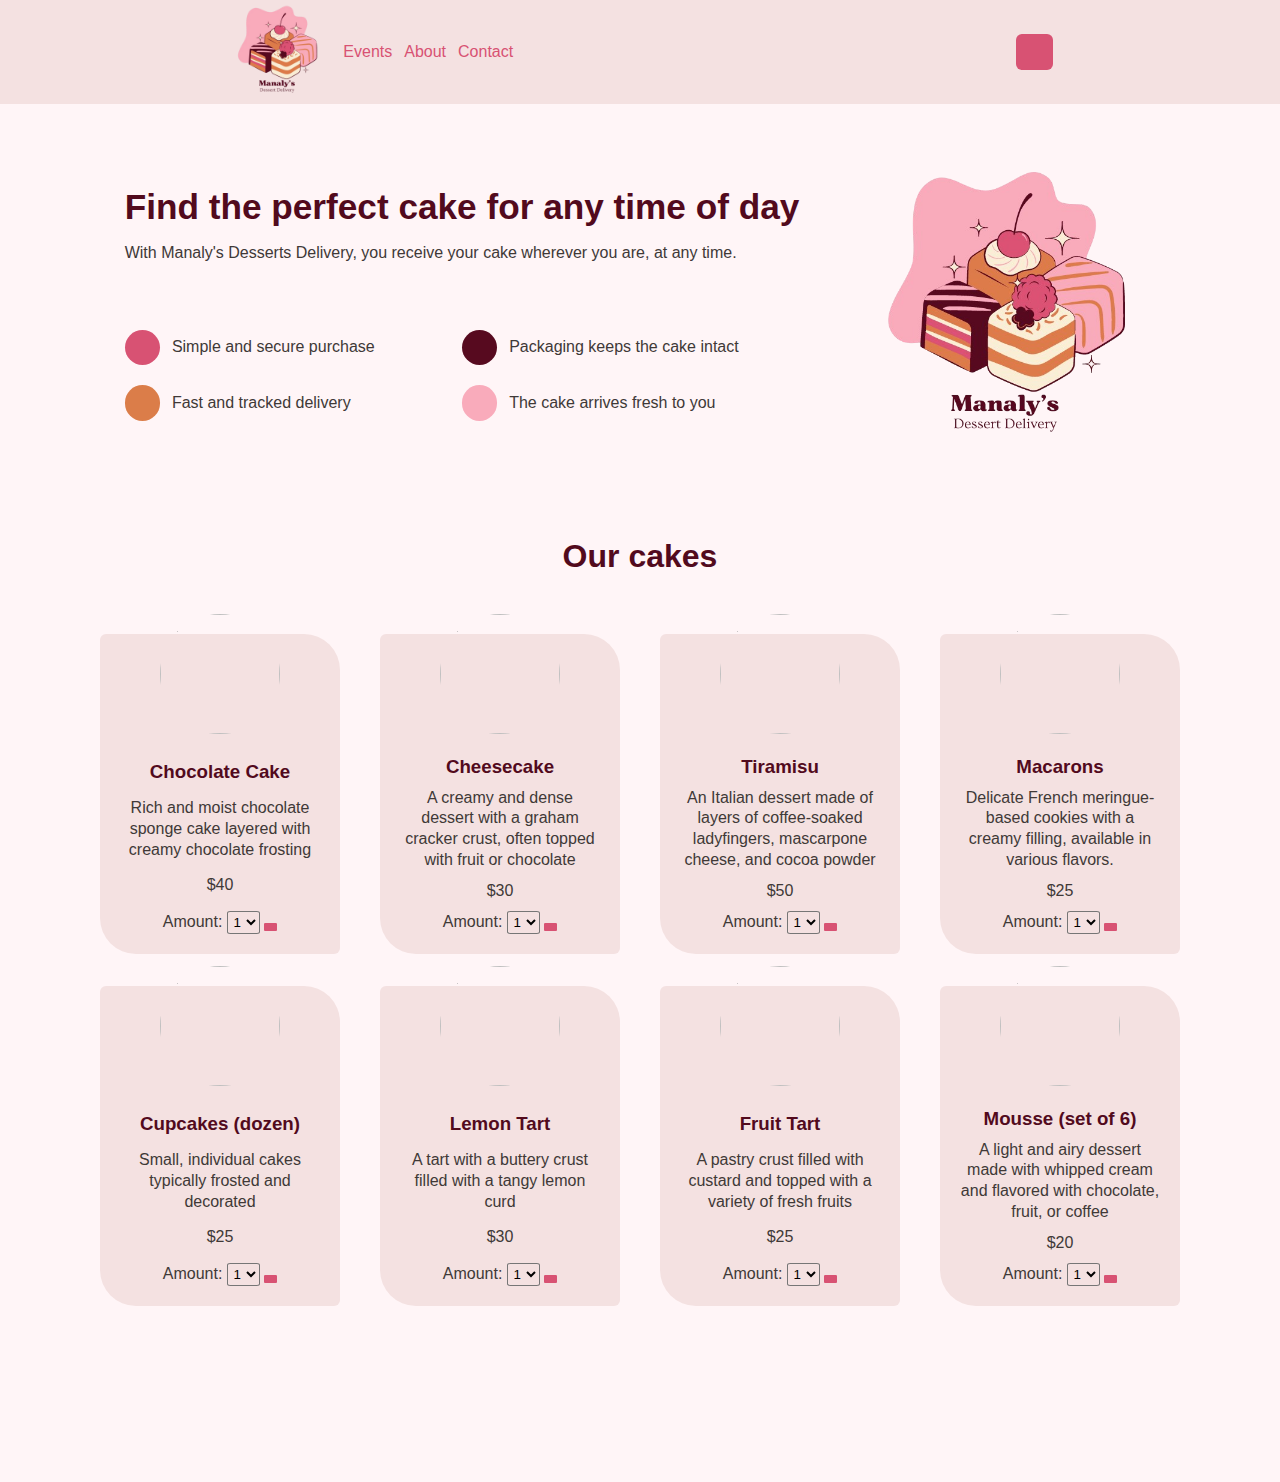
==== index.html @ 569563cb "events and about page" ====
<!DOCTYPE html>
<html lang="en">
  <head>
    <meta charset="UTF-8" />
    <meta name="viewport" content="width=device-width, initial-scale=1.0" />
    <link rel="stylesheet" href="css/default.css" />
    <link rel="stylesheet" href="css/home.css" />
    <link rel="stylesheet" href="css/common.css" />
    <link rel="stylesheet" href="css/header.css" />
    <script src="script/cart.js" defer></script>
    <script
      src="https://kit.fontawesome.com/7e4dac37c7.js"
      crossorigin="anonymous"
    ></script>
    <title>Document</title>
  </head>
  <body>
    <header>
      <div class="header-container">
        <div class="nav-container">
          <a href="/index.html"
            ><img
              src="image/manalys-dessert-delivery-logo.png"
              alt="manalys cake delivery logo"
          /></a>

          <nav>
            <a href="events.html">Events</a>
            <a href="about.html">About</a>
            <a href="contact.html">Contact</a>
          </nav>
        </div>

        <button id="navigate-to-cart" class="cart-button">
          <span id="cart-button-amount"> </span>
          <i class="fa-solid fa-cart-shopping"></i>
        </button>
      </div>
    </header>

    <main>
      <section class="intro-container">
        <div class="intro-content">
          <div>
            <section>
              <h1 class="intro-title">
                Find the perfect cake for any time of day
              </h1>
              <p class="regular-text">
                With Manaly's Desserts Delivery, you receive your cake wherever you
                are, at any time.
              </p>
            </section>
            <div class="infos-container">
              <div class="infos-itens-container">
                <div class="icon-container" style="background-color: #d85273">
                  <i class="fa-solid fa-cart-shopping"></i>
                </div>
                <p class="regular-text">Simple and secure purchase</p>
              </div>
              <div class="infos-itens-container">
                <div class="icon-container" style="background-color: #570a1f">
                  <i class="fa-solid fa-box"></i>
                </div>
                <p class="regular-text">Packaging keeps the cake intact</p>
              </div>
              <div class="infos-itens-container">
                <div class="icon-container" style="background-color: #db7d49">
                  <i class="fa-solid fa-clock"></i>
                </div>
                <p class="regular-text">Fast and tracked delivery</p>
              </div>
              <div class="infos-itens-container">
                <div class="icon-container" style="background-color: #f9abbb">
                  <i class="fa-solid fa-mug-hot"></i>
                </div>
                <p class="regular-text">The cake arrives fresh to you</p>
              </div>
            </div>
          </div>
          <img src="image/manalys-dessert-delivery-logo.png" />
        </div>
      </section>

      <section class="menu-container">
        <h1 class="menu-title">Our cakes</h1>
        <div class="menu-items">
          <div class="menu-item" data-name="Chocolate Cake" data-price="40">
            <img
              src="https://encrypted-tbn0.gstatic.com/images?q=tbn:ANd9GcREcUrcH8BpmbJ7JAN8h68R9CcGICB-hFnLPw&s"
              alt=""
            />
            <h3>Chocolate Cake</h3>
            <p class="regular-text">
              Rich and moist chocolate sponge cake layered with creamy chocolate
              frosting
            </p>
            <p class="regular-text">$40</p>
            <div class="menu-item-cart">
              <form>
                <label for="amount" class="regular-text">Amount:</label>
                <select id="amount" class="menu-item-cart-amount" name="amount">
                  <option value="1">1</option>
                  <option value="2">2</option>
                  <option value="3">3</option>
                  <option value="4">4</option>
                  <option value="5">5</option>
                </select>

                <button
                  type="submit"
                  class="menu-item-cart-button"
                  onclick="addToCart(this)"
                >
                  <i class="fa-solid fa-cart-shopping"></i>
                </button>
              </form>
            </div>
          </div>
          <div class="menu-item" data-name="Cheesecake" data-price="30">
            <img
              src="https://encrypted-tbn0.gstatic.com/images?q=tbn:ANd9GcREcUrcH8BpmbJ7JAN8h68R9CcGICB-hFnLPw&s"
              alt=""
            />
            <h3>Cheesecake</h3>
            <p class="regular-text">
              A creamy and dense dessert with a graham cracker crust, often
              topped with fruit or chocolate
            </p>
            <p class="regular-text">$30</p>
            <div class="menu-item-cart">
              <form>
                <label for="amount" class="regular-text">Amount:</label>
                <select id="amount" class="menu-item-cart-amount" name="amount">
                  <option value="1">1</option>
                  <option value="2">2</option>
                  <option value="3">3</option>
                  <option value="4">4</option>
                  <option value="5">5</option>
                </select>

                <button
                  type="submit"
                  class="menu-item-cart-button"
                  onclick="addToCart(this)"
                >
                  <i class="fa-solid fa-cart-shopping"></i>
                </button>
              </form>
            </div>
          </div>
          <div class="menu-item" data-name="Tiramisu" data-price="50">
            <img
              src="https://encrypted-tbn0.gstatic.com/images?q=tbn:ANd9GcREcUrcH8BpmbJ7JAN8h68R9CcGICB-hFnLPw&s"
              alt=""
            />
            <h3>Tiramisu</h3>
            <p class="regular-text">
              An Italian dessert made of layers of coffee-soaked ladyfingers,
              mascarpone cheese, and cocoa powder
            </p>
            <p class="regular-text">$50</p>
            <div class="menu-item-cart">
              <form>
                <label for="amount" class="regular-text">Amount:</label>
                <select id="amount" class="menu-item-cart-amount" name="amount">
                  <option value="1">1</option>
                  <option value="2">2</option>
                  <option value="3">3</option>
                  <option value="4">4</option>
                  <option value="5">5</option>
                </select>

                <button
                  type="submit"
                  class="menu-item-cart-button"
                  onclick="addToCart(this)"
                >
                  <i class="fa-solid fa-cart-shopping"></i>
                </button>
              </form>
            </div>
          </div>
          <div class="menu-item" data-name="Macarons" data-price="25">
            <img
              src="https://encrypted-tbn0.gstatic.com/images?q=tbn:ANd9GcREcUrcH8BpmbJ7JAN8h68R9CcGICB-hFnLPw&s"
              alt=""
            />
            <h3>Macarons</h3>
            <p class="regular-text">
              Delicate French meringue-based cookies with a creamy filling,
              available in various flavors.
            </p>
            <p class="regular-text">$25</p>
            <div class="menu-item-cart">
              <form>
                <label for="amount" class="regular-text">Amount:</label>
                <select id="amount" class="menu-item-cart-amount" name="amount">
                  <option value="1">1</option>
                  <option value="2">2</option>
                  <option value="3">3</option>
                  <option value="4">4</option>
                  <option value="5">5</option>
                </select>

                <button
                  type="submit"
                  class="menu-item-cart-button"
                  onclick="addToCart(this)"
                >
                  <i class="fa-solid fa-cart-shopping"></i>
                </button>
              </form>
            </div>
          </div>
          <div class="menu-item" data-name="Cupcakes" data-price="25">
            <img
              src="https://encrypted-tbn0.gstatic.com/images?q=tbn:ANd9GcREcUrcH8BpmbJ7JAN8h68R9CcGICB-hFnLPw&s"
              alt=""
            />
            <h3>Cupcakes (dozen)</h3>
            <p class="regular-text">
              Small, individual cakes typically frosted and decorated
            </p>
            <p class="regular-text">$25</p>
            <div class="menu-item-cart">
              <form>
                <label for="amount" class="regular-text">Amount:</label>
                <select id="amount" class="menu-item-cart-amount" name="amount">
                  <option value="1">1</option>
                  <option value="2">2</option>
                  <option value="3">3</option>
                  <option value="4">4</option>
                  <option value="5">5</option>
                </select>

                <button
                  type="submit"
                  class="menu-item-cart-button"
                  onclick="addToCart(this)"
                >
                  <i class="fa-solid fa-cart-shopping"></i>
                </button>
              </form>
            </div>
          </div>
          <div class="menu-item" data-name="Lemon Tart" data-price="30">
            <img
              src="https://encrypted-tbn0.gstatic.com/images?q=tbn:ANd9GcREcUrcH8BpmbJ7JAN8h68R9CcGICB-hFnLPw&s"
              alt=""
            />
            <h3>Lemon Tart</h3>
            <p class="regular-text">
              A tart with a buttery crust filled with a tangy lemon curd
            </p>
            <p class="regular-text">$30</p>
            <div class="menu-item-cart">
              <form>
                <label for="amount" class="regular-text">Amount:</label>
                <select id="amount" class="menu-item-cart-amount" name="amount">
                  <option value="1">1</option>
                  <option value="2">2</option>
                  <option value="3">3</option>
                  <option value="4">4</option>
                  <option value="5">5</option>
                </select>

                <button
                  type="submit"
                  class="menu-item-cart-button"
                  onclick="addToCart(this)"
                >
                  <i class="fa-solid fa-cart-shopping"></i>
                </button>
              </form>
            </div>
          </div>
          <div class="menu-item" data-name="Fruit Tart" data-price="25">
            <img
              src="https://encrypted-tbn0.gstatic.com/images?q=tbn:ANd9GcREcUrcH8BpmbJ7JAN8h68R9CcGICB-hFnLPw&s"
              alt=""
            />
            <h3>Fruit Tart</h3>
            <p class="regular-text">
              A pastry crust filled with custard and topped with a variety of
              fresh fruits
            </p>
            <p class="regular-text">$25</p>
            <div class="menu-item-cart">
              <form>
                <label for="amount" class="regular-text">Amount:</label>
                <select id="amount" class="menu-item-cart-amount" name="amount">
                  <option value="1">1</option>
                  <option value="2">2</option>
                  <option value="3">3</option>
                  <option value="4">4</option>
                  <option value="5">5</option>
                </select>

                <button
                  type="submit"
                  class="menu-item-cart-button"
                  onclick="addToCart(this)"
                >
                  <i class="fa-solid fa-cart-shopping"></i>
                </button>
              </form>
            </div>
          </div>
          <div class="menu-item" data-name="Mousse" data-price="20">
            <img
              src="https://encrypted-tbn0.gstatic.com/images?q=tbn:ANd9GcREcUrcH8BpmbJ7JAN8h68R9CcGICB-hFnLPw&s"
              alt=""
            />
            <h3>Mousse (set of 6)</h3>
            <p class="regular-text">
              A light and airy dessert made with whipped cream and flavored with
              chocolate, fruit, or coffee
            </p>
            <p class="regular-text">$20</p>
            <div class="menu-item-cart">
              <form>
                <label for="amount" class="regular-text">Amount:</label>
                <select id="amount" class="menu-item-cart-amount" name="amount">
                  <option value="1">1</option>
                  <option value="2">2</option>
                  <option value="3">3</option>
                  <option value="4">4</option>
                  <option value="5">5</option>
                </select>

                <button
                  type="submit"
                  class="menu-item-cart-button"
                  onclick="addToCart(this)"
                >
                  <i class="fa-solid fa-cart-shopping"></i>
                </button>
              </form>
            </div>
          </div>
          <!-- <div class="menu-item">
            <img
              src="https://encrypted-tbn0.gstatic.com/images?q=tbn:ANd9GcREcUrcH8BpmbJ7JAN8h68R9CcGICB-hFnLPw&s"
              alt=""
            />
            <h3>Cake name</h3>
            <p class="regular-text">Cake description</p>
            <p class="regular-text">$20</p>
            <div class="menu-item-cart">
              <form>
                <label for="amount" class="regular-text">Amount:</label>
                <select id="amount" class="menu-item-cart-amount" name="amount">
                  <option value="1">1</option>
                  <option value="2">2</option>
                  <option value="3">3</option>
                  <option value="4">4</option>
                  <option value="5">5</option>
                </select>

                <button type="submit" class="menu-item-cart-button" onclick="addToCart(this)">
                  <i class="fa-solid fa-cart-shopping"></i>
                </button>
              </form>
            </div>
          </div> -->
        </div>
      </section>
    </main>
    <footer></footer>
  </body>
</html>
---- css/default.css ----
* {
  margin: 0;
  padding: 0;
  box-sizing: border-box;
}

*::-webkit-scrollbar {
  width: 0.45rem;
}

*::-webkit-scrollbar-track {
  background: #f4e1e1;
}

*::-webkit-scrollbar-thumb {
  border-radius: 999px;
  background: #d85273;
}

body {
  font-family: "Lucida Sans", "Lucida Sans Regular", "Lucida Grande",
    "Lucida Sans Unicode", Geneva, Verdana, sans-serif;
  background-color: #fff5f7;
}

main {
  margin-bottom: 10rem;
}
---- css/home.css ----
.container {
  display: flex;
  justify-content: center;
  align-items: center;

  background-color: #fff5f7;

  height: 100vh;
}

.intro-container {
  display: flex;
  align-items: center;
  justify-content: center;

  background: #fff5f7;
  background-size: cover;

  width: 100%;
  height: 25rem;
  padding: 1rem;
}

.intro-content {
  display: flex;
  align-items: center;
  justify-content: space-between;

  gap: 3.5rem;
}

.intro-content img {
  width: 300px;
  height: 300px;
}

.intro-title {
  color: #520a1d;
  margin-bottom: 1rem;
  font-size: 2.2rem;
}

.infos-container {
  display: grid;
  justify-content: flex-start;
  grid-template-columns: 1fr 1fr;

  width: 100%;
  margin-top: 4.125rem;
  row-gap: 1.25rem;
}

.infos-itens-container {
  display: flex;
  align-items: center;
  justify-content: flex-start;

  gap: 0.75rem;
}

.icon-container {
  display: flex;
  justify-content: center;
  align-items: center;

  color: #fafafa;
  height: 2.2rem;
  width: 2.2rem;
  border-radius: 50%;
}

.menu-title {
  color: #520a1d;
  line-height: 130%;
  font-weight: 800;
}

.menu-container {
  display: flex;
  flex-direction: column;
  align-items: center;
  justify-content: center;

  width: 100%;
  margin-top: 1rem;
  padding: 1rem;
}

.menu-items {
  display: flex;
  align-items: center;
  justify-content: center;
  flex-wrap: wrap;

  row-gap: 2rem;
  column-gap: 2.5rem;
  max-width: 80rem;

  margin-top: 3.5rem;
}

.menu-item {
  display: flex;
  flex-direction: column;
  align-items: center;
  justify-content: space-between;
  box-sizing: border-box;

  background-color: #f4e1e1;
  border-radius: 6px 36px 6px 36px;

  width: 15rem;
  min-height: 20rem;
  padding: 1.25rem;
  padding-top: 0;
  text-align: center;
}

.menu-item img {
  height: 7.5rem;
  width: 7.5rem;
  margin-top: -1.25rem;
  margin-bottom: 0.75rem;

  border-radius: 100%;
}

.menu-item h3 {
  color: #520a1d;
}

.menu-item-cart-amount {
  background-color: #f4e1e1;
  border-radius: 10%;
  padding: 0.1rem;
}

.menu-item-cart-button {
  color: #ffffff;
  background-color: #d85273;
  border: none;
  border-radius: 10%;
  padding: 0.22rem 0.4rem;
}

.menu-item-cart-button:hover {
  background-color: #a45065;
  cursor: pointer;
}

@media (max-width: 1100px) {
}

@media (max-width: 850px) {
  .intro-content {
    display: flex;
    align-items: center;
    flex-direction: column-reverse;

    gap: 0;
    padding: 1rem;
  }

  .intro-container h3 {
    text-align: center;
  }

  .intro-container img {
    width: 35vw;
  }

  .intro-title {
    font-size: 1.8rem;
    text-align: center;
  }

  .infos-container {
    display: flex;
    flex-direction: column;
    align-items: center;
    row-gap: 0.5rem;
    margin-top: 1rem;
    margin-bottom: 5rem;
  }

  .menu-title {
    padding-top: 2rem;
  }
}

@media (max-width: 768px) {
  .menu-container h1 {
    text-align: center;
  }

  .menu-title {
    padding-top: 4rem;
  }

  .menu-item {
    width: 100%;
    margin: 0 1rem;
  }
}
---- css/common.css ----
.regular-text {
  color: #403937;
  font-weight: 400;
  line-height: 130%;
}
---- css/header.css ----
header {
  display: flex;
  align-items: center;
  justify-content: center;

  background-color: #f4e1e1;

  width: 100%;
  height: 6.5rem;
  position: sticky;
  top: 0;
  left: 0;
  z-index: 5;
}

nav {
  display: flex;
  align-items: center;

  gap: 0.75rem;
}

.header-container {
  display: flex;
  align-items: center;
  justify-content: space-around;

  gap: 3rem;
  width: 100%;
}

.header-container img {
  width: 100px;
  height: 100px;
}

.header-container nav a {
  color: #d85273;
  text-decoration: none;
}

.nav-container {
  display: flex;

  gap: 1rem;
}

.cart-button {
  display: flex;
  align-items: center;
  justify-content: center;

  gap: 4px;
  min-width: 2.3rem;
  height: 2.3rem;
  padding: 0 0.5rem;
  position: relative;

  background-color: #d85273;
  border-radius: 6px;
  border: none;

  font-size: 0.875rem;
  cursor: pointer;
}

.cart-button:hover {
  background-color: #a45065;
}

.cart-button i {
  color: #ffffff;
}

.cart-button span {
  display: flex;
  align-items: center;
  justify-content: center;

  width: 1.25rem;
  height: 1.25rem;
  position: absolute;
  top: calc(-1.25rem / 2);

  border-radius: 50%;
  right: calc(-1.25rem / 2);

  color: #6d2121;
  font-size: 0.75rem;
  font-weight: 700;
}

@media (max-width: 850px) {
  header {
    padding: 0 1rem;
  }
}
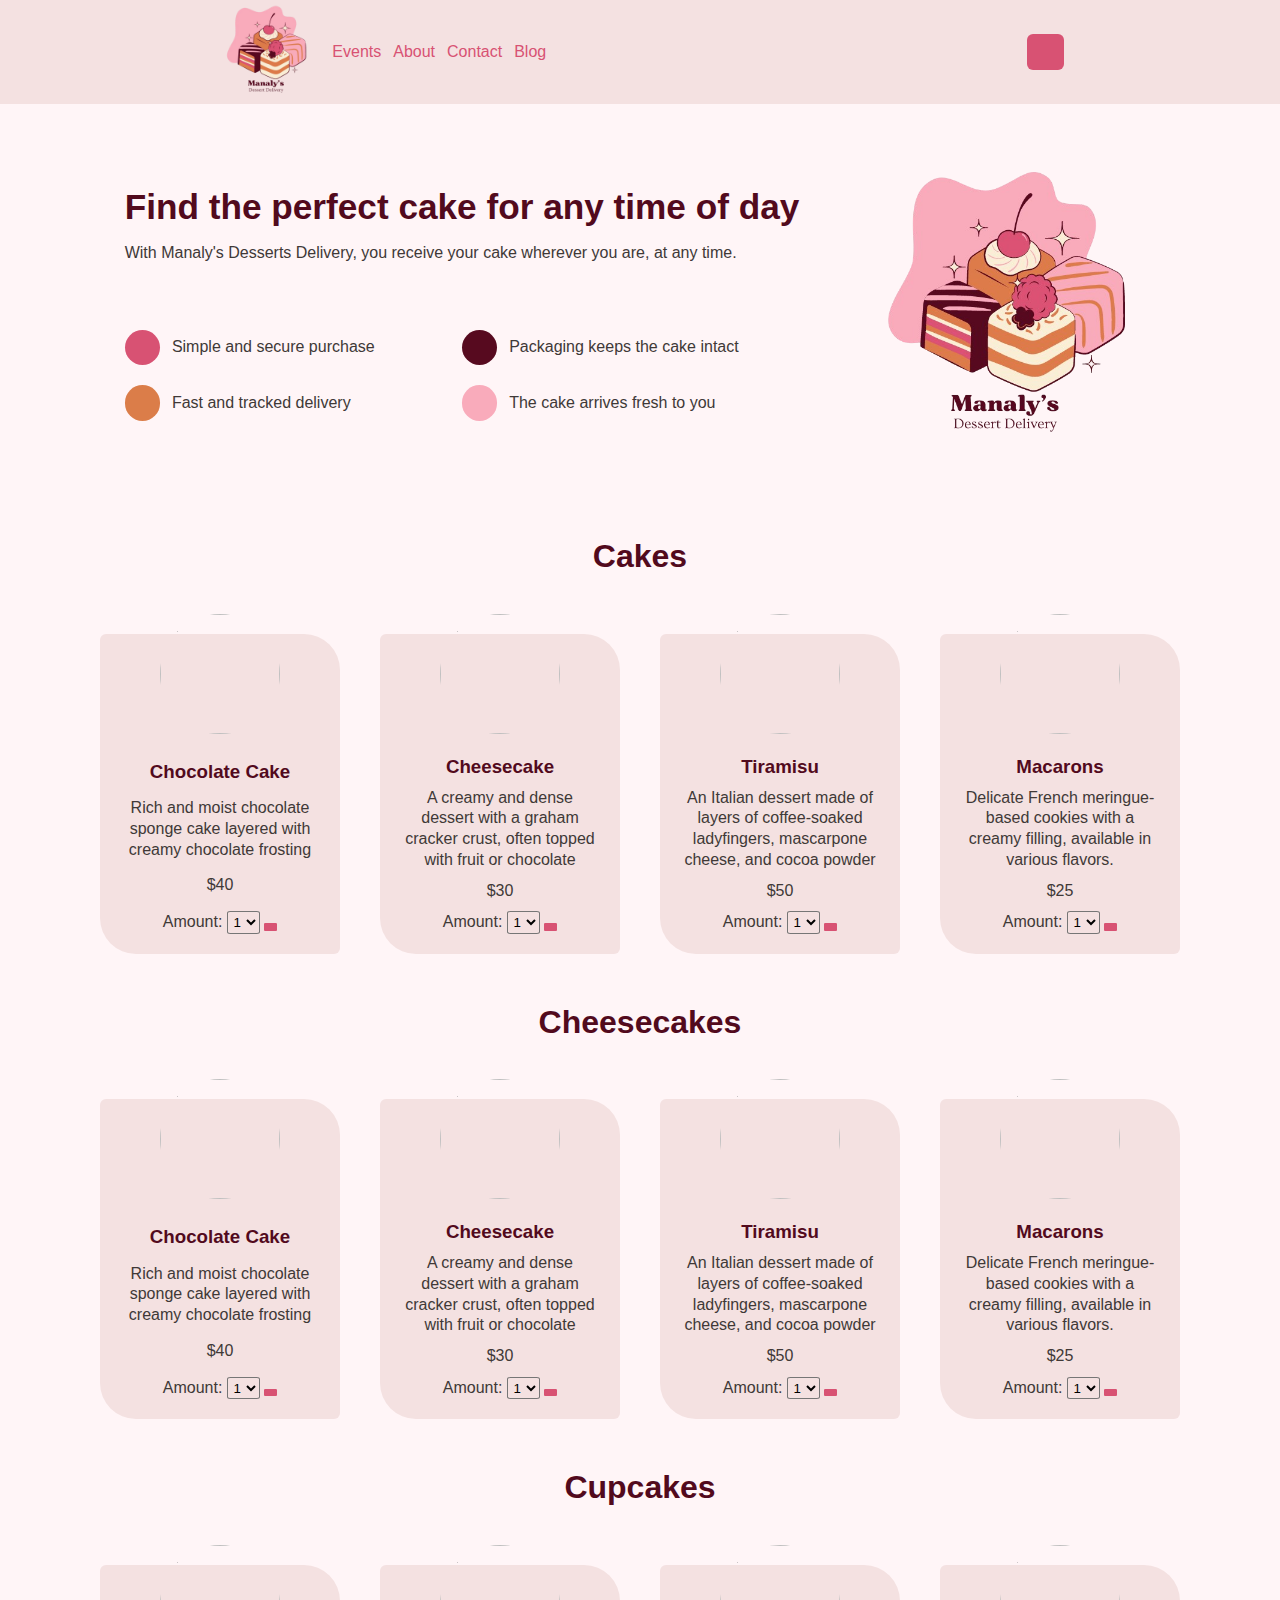
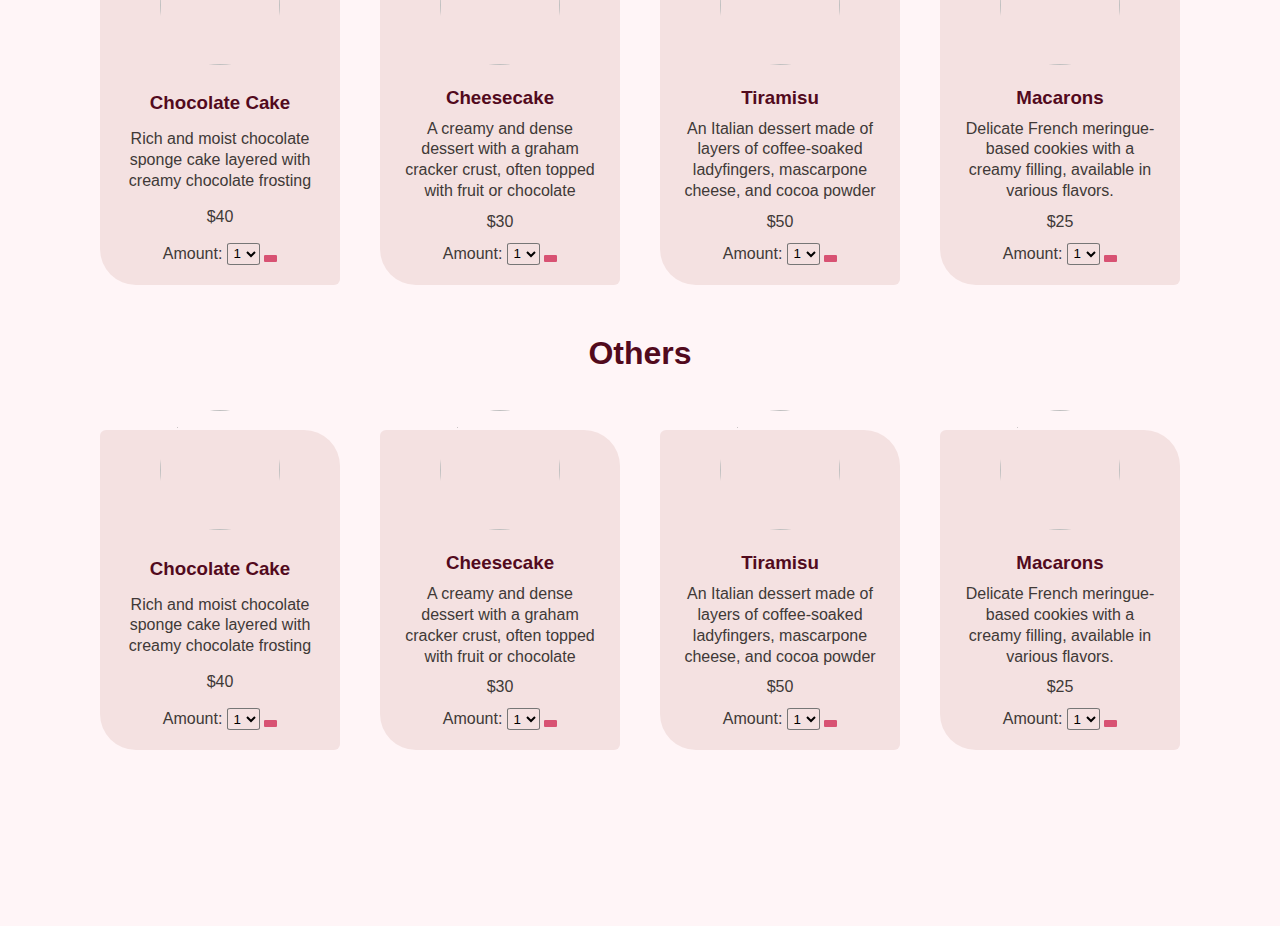
==== commit 8fa72ddc: "Home page modifications" ====
--- a/index.html
+++ b/index.html
@@ -28,6 +28,7 @@
             <a href="events.html">Events</a>
             <a href="about.html">About</a>
             <a href="contact.html">Contact</a>
+            <a href="blog.html">Blog</a>
           </nav>
         </div>
 
@@ -83,11 +84,11 @@
       </section>
 
       <section class="menu-container">
-        <h1 class="menu-title">Our cakes</h1>
+        <h1 class="menu-title">Cakes</h1>
         <div class="menu-items">
           <div class="menu-item" data-name="Chocolate Cake" data-price="40">
             <img
-              src="https://encrypted-tbn0.gstatic.com/images?q=tbn:ANd9GcREcUrcH8BpmbJ7JAN8h68R9CcGICB-hFnLPw&s"
+              src="image/home/cake/triplechocolate.jpeg"
               alt=""
             />
             <h3>Chocolate Cake</h3>
@@ -213,14 +214,117 @@
               </form>
             </div>
           </div>
-          <div class="menu-item" data-name="Cupcakes" data-price="25">
-            <img
-              src="https://encrypted-tbn0.gstatic.com/images?q=tbn:ANd9GcREcUrcH8BpmbJ7JAN8h68R9CcGICB-hFnLPw&s"
-              alt=""
-            />
-            <h3>Cupcakes (dozen)</h3>
-            <p class="regular-text">
-              Small, individual cakes typically frosted and decorated
+          </div>
+        </div>
+      </section>
+      <section class="menu-container">
+        <h1 class="menu-title">Cheesecakes</h1>
+        <div class="menu-items">
+          <div class="menu-item" data-name="Chocolate Cake" data-price="40">
+            <img
+              src="image/home/cake/triplechocolate.jpeg"
+              alt=""
+            />
+            <h3>Chocolate Cake</h3>
+            <p class="regular-text">
+              Rich and moist chocolate sponge cake layered with creamy chocolate
+              frosting
+            </p>
+            <p class="regular-text">$40</p>
+            <div class="menu-item-cart">
+              <form>
+                <label for="amount" class="regular-text">Amount:</label>
+                <select id="amount" class="menu-item-cart-amount" name="amount">
+                  <option value="1">1</option>
+                  <option value="2">2</option>
+                  <option value="3">3</option>
+                  <option value="4">4</option>
+                  <option value="5">5</option>
+                </select>
+
+                <button
+                  type="submit"
+                  class="menu-item-cart-button"
+                  onclick="addToCart(this)"
+                >
+                  <i class="fa-solid fa-cart-shopping"></i>
+                </button>
+              </form>
+            </div>
+          </div>
+          <div class="menu-item" data-name="Cheesecake" data-price="30">
+            <img
+              src="https://encrypted-tbn0.gstatic.com/images?q=tbn:ANd9GcREcUrcH8BpmbJ7JAN8h68R9CcGICB-hFnLPw&s"
+              alt=""
+            />
+            <h3>Cheesecake</h3>
+            <p class="regular-text">
+              A creamy and dense dessert with a graham cracker crust, often
+              topped with fruit or chocolate
+            </p>
+            <p class="regular-text">$30</p>
+            <div class="menu-item-cart">
+              <form>
+                <label for="amount" class="regular-text">Amount:</label>
+                <select id="amount" class="menu-item-cart-amount" name="amount">
+                  <option value="1">1</option>
+                  <option value="2">2</option>
+                  <option value="3">3</option>
+                  <option value="4">4</option>
+                  <option value="5">5</option>
+                </select>
+
+                <button
+                  type="submit"
+                  class="menu-item-cart-button"
+                  onclick="addToCart(this)"
+                >
+                  <i class="fa-solid fa-cart-shopping"></i>
+                </button>
+              </form>
+            </div>
+          </div>
+          <div class="menu-item" data-name="Tiramisu" data-price="50">
+            <img
+              src="https://encrypted-tbn0.gstatic.com/images?q=tbn:ANd9GcREcUrcH8BpmbJ7JAN8h68R9CcGICB-hFnLPw&s"
+              alt=""
+            />
+            <h3>Tiramisu</h3>
+            <p class="regular-text">
+              An Italian dessert made of layers of coffee-soaked ladyfingers,
+              mascarpone cheese, and cocoa powder
+            </p>
+            <p class="regular-text">$50</p>
+            <div class="menu-item-cart">
+              <form>
+                <label for="amount" class="regular-text">Amount:</label>
+                <select id="amount" class="menu-item-cart-amount" name="amount">
+                  <option value="1">1</option>
+                  <option value="2">2</option>
+                  <option value="3">3</option>
+                  <option value="4">4</option>
+                  <option value="5">5</option>
+                </select>
+
+                <button
+                  type="submit"
+                  class="menu-item-cart-button"
+                  onclick="addToCart(this)"
+                >
+                  <i class="fa-solid fa-cart-shopping"></i>
+                </button>
+              </form>
+            </div>
+          </div>
+          <div class="menu-item" data-name="Macarons" data-price="25">
+            <img
+              src="https://encrypted-tbn0.gstatic.com/images?q=tbn:ANd9GcREcUrcH8BpmbJ7JAN8h68R9CcGICB-hFnLPw&s"
+              alt=""
+            />
+            <h3>Macarons</h3>
+            <p class="regular-text">
+              Delicate French meringue-based cookies with a creamy filling,
+              available in various flavors.
             </p>
             <p class="regular-text">$25</p>
             <div class="menu-item-cart">
@@ -244,14 +348,52 @@
               </form>
             </div>
           </div>
-          <div class="menu-item" data-name="Lemon Tart" data-price="30">
-            <img
-              src="https://encrypted-tbn0.gstatic.com/images?q=tbn:ANd9GcREcUrcH8BpmbJ7JAN8h68R9CcGICB-hFnLPw&s"
-              alt=""
-            />
-            <h3>Lemon Tart</h3>
-            <p class="regular-text">
-              A tart with a buttery crust filled with a tangy lemon curd
+        </div>
+      </section>
+      <section class="menu-container">
+        <h1 class="menu-title">Cupcakes</h1>
+        <div class="menu-items">
+          <div class="menu-item" data-name="Chocolate Cake" data-price="40">
+            <img
+              src="image/home/cake/triplechocolate.jpeg"
+              alt=""
+            />
+            <h3>Chocolate Cake</h3>
+            <p class="regular-text">
+              Rich and moist chocolate sponge cake layered with creamy chocolate
+              frosting
+            </p>
+            <p class="regular-text">$40</p>
+            <div class="menu-item-cart">
+              <form>
+                <label for="amount" class="regular-text">Amount:</label>
+                <select id="amount" class="menu-item-cart-amount" name="amount">
+                  <option value="1">1</option>
+                  <option value="2">2</option>
+                  <option value="3">3</option>
+                  <option value="4">4</option>
+                  <option value="5">5</option>
+                </select>
+
+                <button
+                  type="submit"
+                  class="menu-item-cart-button"
+                  onclick="addToCart(this)"
+                >
+                  <i class="fa-solid fa-cart-shopping"></i>
+                </button>
+              </form>
+            </div>
+          </div>
+          <div class="menu-item" data-name="Cheesecake" data-price="30">
+            <img
+              src="https://encrypted-tbn0.gstatic.com/images?q=tbn:ANd9GcREcUrcH8BpmbJ7JAN8h68R9CcGICB-hFnLPw&s"
+              alt=""
+            />
+            <h3>Cheesecake</h3>
+            <p class="regular-text">
+              A creamy and dense dessert with a graham cracker crust, often
+              topped with fruit or chocolate
             </p>
             <p class="regular-text">$30</p>
             <div class="menu-item-cart">
@@ -275,15 +417,47 @@
               </form>
             </div>
           </div>
-          <div class="menu-item" data-name="Fruit Tart" data-price="25">
-            <img
-              src="https://encrypted-tbn0.gstatic.com/images?q=tbn:ANd9GcREcUrcH8BpmbJ7JAN8h68R9CcGICB-hFnLPw&s"
-              alt=""
-            />
-            <h3>Fruit Tart</h3>
-            <p class="regular-text">
-              A pastry crust filled with custard and topped with a variety of
-              fresh fruits
+          <div class="menu-item" data-name="Tiramisu" data-price="50">
+            <img
+              src="https://encrypted-tbn0.gstatic.com/images?q=tbn:ANd9GcREcUrcH8BpmbJ7JAN8h68R9CcGICB-hFnLPw&s"
+              alt=""
+            />
+            <h3>Tiramisu</h3>
+            <p class="regular-text">
+              An Italian dessert made of layers of coffee-soaked ladyfingers,
+              mascarpone cheese, and cocoa powder
+            </p>
+            <p class="regular-text">$50</p>
+            <div class="menu-item-cart">
+              <form>
+                <label for="amount" class="regular-text">Amount:</label>
+                <select id="amount" class="menu-item-cart-amount" name="amount">
+                  <option value="1">1</option>
+                  <option value="2">2</option>
+                  <option value="3">3</option>
+                  <option value="4">4</option>
+                  <option value="5">5</option>
+                </select>
+
+                <button
+                  type="submit"
+                  class="menu-item-cart-button"
+                  onclick="addToCart(this)"
+                >
+                  <i class="fa-solid fa-cart-shopping"></i>
+                </button>
+              </form>
+            </div>
+          </div>
+          <div class="menu-item" data-name="Macarons" data-price="25">
+            <img
+              src="https://encrypted-tbn0.gstatic.com/images?q=tbn:ANd9GcREcUrcH8BpmbJ7JAN8h68R9CcGICB-hFnLPw&s"
+              alt=""
+            />
+            <h3>Macarons</h3>
+            <p class="regular-text">
+              Delicate French meringue-based cookies with a creamy filling,
+              available in various flavors.
             </p>
             <p class="regular-text">$25</p>
             <div class="menu-item-cart">
@@ -307,63 +481,139 @@
               </form>
             </div>
           </div>
-          <div class="menu-item" data-name="Mousse" data-price="20">
-            <img
-              src="https://encrypted-tbn0.gstatic.com/images?q=tbn:ANd9GcREcUrcH8BpmbJ7JAN8h68R9CcGICB-hFnLPw&s"
-              alt=""
-            />
-            <h3>Mousse (set of 6)</h3>
-            <p class="regular-text">
-              A light and airy dessert made with whipped cream and flavored with
-              chocolate, fruit, or coffee
-            </p>
-            <p class="regular-text">$20</p>
-            <div class="menu-item-cart">
-              <form>
-                <label for="amount" class="regular-text">Amount:</label>
-                <select id="amount" class="menu-item-cart-amount" name="amount">
-                  <option value="1">1</option>
-                  <option value="2">2</option>
-                  <option value="3">3</option>
-                  <option value="4">4</option>
-                  <option value="5">5</option>
-                </select>
-
-                <button
-                  type="submit"
-                  class="menu-item-cart-button"
-                  onclick="addToCart(this)"
-                >
-                  <i class="fa-solid fa-cart-shopping"></i>
-                </button>
-              </form>
-            </div>
-          </div>
-          <!-- <div class="menu-item">
-            <img
-              src="https://encrypted-tbn0.gstatic.com/images?q=tbn:ANd9GcREcUrcH8BpmbJ7JAN8h68R9CcGICB-hFnLPw&s"
-              alt=""
-            />
-            <h3>Cake name</h3>
-            <p class="regular-text">Cake description</p>
-            <p class="regular-text">$20</p>
-            <div class="menu-item-cart">
-              <form>
-                <label for="amount" class="regular-text">Amount:</label>
-                <select id="amount" class="menu-item-cart-amount" name="amount">
-                  <option value="1">1</option>
-                  <option value="2">2</option>
-                  <option value="3">3</option>
-                  <option value="4">4</option>
-                  <option value="5">5</option>
-                </select>
-
-                <button type="submit" class="menu-item-cart-button" onclick="addToCart(this)">
-                  <i class="fa-solid fa-cart-shopping"></i>
-                </button>
-              </form>
-            </div>
-          </div> -->
+        </div>
+      </section>
+      <section class="menu-container">
+        <h1 class="menu-title">Others</h1>
+        <div class="menu-items">
+          <div class="menu-item" data-name="Chocolate Cake" data-price="40">
+            <img
+              src="image/home/cake/triplechocolate.jpeg"
+              alt=""
+            />
+            <h3>Chocolate Cake</h3>
+            <p class="regular-text">
+              Rich and moist chocolate sponge cake layered with creamy chocolate
+              frosting
+            </p>
+            <p class="regular-text">$40</p>
+            <div class="menu-item-cart">
+              <form>
+                <label for="amount" class="regular-text">Amount:</label>
+                <select id="amount" class="menu-item-cart-amount" name="amount">
+                  <option value="1">1</option>
+                  <option value="2">2</option>
+                  <option value="3">3</option>
+                  <option value="4">4</option>
+                  <option value="5">5</option>
+                </select>
+
+                <button
+                  type="submit"
+                  class="menu-item-cart-button"
+                  onclick="addToCart(this)"
+                >
+                  <i class="fa-solid fa-cart-shopping"></i>
+                </button>
+              </form>
+            </div>
+          </div>
+          <div class="menu-item" data-name="Cheesecake" data-price="30">
+            <img
+              src="https://encrypted-tbn0.gstatic.com/images?q=tbn:ANd9GcREcUrcH8BpmbJ7JAN8h68R9CcGICB-hFnLPw&s"
+              alt=""
+            />
+            <h3>Cheesecake</h3>
+            <p class="regular-text">
+              A creamy and dense dessert with a graham cracker crust, often
+              topped with fruit or chocolate
+            </p>
+            <p class="regular-text">$30</p>
+            <div class="menu-item-cart">
+              <form>
+                <label for="amount" class="regular-text">Amount:</label>
+                <select id="amount" class="menu-item-cart-amount" name="amount">
+                  <option value="1">1</option>
+                  <option value="2">2</option>
+                  <option value="3">3</option>
+                  <option value="4">4</option>
+                  <option value="5">5</option>
+                </select>
+
+                <button
+                  type="submit"
+                  class="menu-item-cart-button"
+                  onclick="addToCart(this)"
+                >
+                  <i class="fa-solid fa-cart-shopping"></i>
+                </button>
+              </form>
+            </div>
+          </div>
+          <div class="menu-item" data-name="Tiramisu" data-price="50">
+            <img
+              src="https://encrypted-tbn0.gstatic.com/images?q=tbn:ANd9GcREcUrcH8BpmbJ7JAN8h68R9CcGICB-hFnLPw&s"
+              alt=""
+            />
+            <h3>Tiramisu</h3>
+            <p class="regular-text">
+              An Italian dessert made of layers of coffee-soaked ladyfingers,
+              mascarpone cheese, and cocoa powder
+            </p>
+            <p class="regular-text">$50</p>
+            <div class="menu-item-cart">
+              <form>
+                <label for="amount" class="regular-text">Amount:</label>
+                <select id="amount" class="menu-item-cart-amount" name="amount">
+                  <option value="1">1</option>
+                  <option value="2">2</option>
+                  <option value="3">3</option>
+                  <option value="4">4</option>
+                  <option value="5">5</option>
+                </select>
+
+                <button
+                  type="submit"
+                  class="menu-item-cart-button"
+                  onclick="addToCart(this)"
+                >
+                  <i class="fa-solid fa-cart-shopping"></i>
+                </button>
+              </form>
+            </div>
+          </div>
+          <div class="menu-item" data-name="Macarons" data-price="25">
+            <img
+              src="https://encrypted-tbn0.gstatic.com/images?q=tbn:ANd9GcREcUrcH8BpmbJ7JAN8h68R9CcGICB-hFnLPw&s"
+              alt=""
+            />
+            <h3>Macarons</h3>
+            <p class="regular-text">
+              Delicate French meringue-based cookies with a creamy filling,
+              available in various flavors.
+            </p>
+            <p class="regular-text">$25</p>
+            <div class="menu-item-cart">
+              <form>
+                <label for="amount" class="regular-text">Amount:</label>
+                <select id="amount" class="menu-item-cart-amount" name="amount">
+                  <option value="1">1</option>
+                  <option value="2">2</option>
+                  <option value="3">3</option>
+                  <option value="4">4</option>
+                  <option value="5">5</option>
+                </select>
+
+                <button
+                  type="submit"
+                  class="menu-item-cart-button"
+                  onclick="addToCart(this)"
+                >
+                  <i class="fa-solid fa-cart-shopping"></i>
+                </button>
+              </form>
+            </div>
+          </div>
         </div>
       </section>
     </main>
--- a/css/home.css
+++ b/css/home.css
@@ -36,8 +36,8 @@
 
 .intro-title {
   color: #520a1d;
+  font-size: 2.2rem;
   margin-bottom: 1rem;
-  font-size: 2.2rem;
 }
 
 .infos-container {
--- a/css/common.css
+++ b/css/common.css
@@ -1,5 +1,41 @@
 .regular-text {
   color: #403937;
+  font-size: 1rem;
   font-weight: 400;
   line-height: 130%;
-}+}
+
+.title {
+  color: #520a1d;
+  font-size: 2.2rem;
+  margin: 1rem 0;
+}
+
+.session-title {
+  color: #520a1d;
+  font-size: 1.75rem;
+  margin-bottom: 1rem;
+}
+
+.session-subtitle {
+  color: #520a1d;
+  font-size: 1.4rem;
+  margin: 1rem 0;
+}
+
+@media (max-width: 850px) {
+  .title {
+    font-size: 1.8rem;
+    text-align: center;
+  }
+
+  .session-title {
+    font-size: 1.5rem;
+  }
+
+  .session-subtitle {
+    color: #520a1d;
+    font-size: 1.2rem;
+    margin: 1rem 0;
+  }
+}
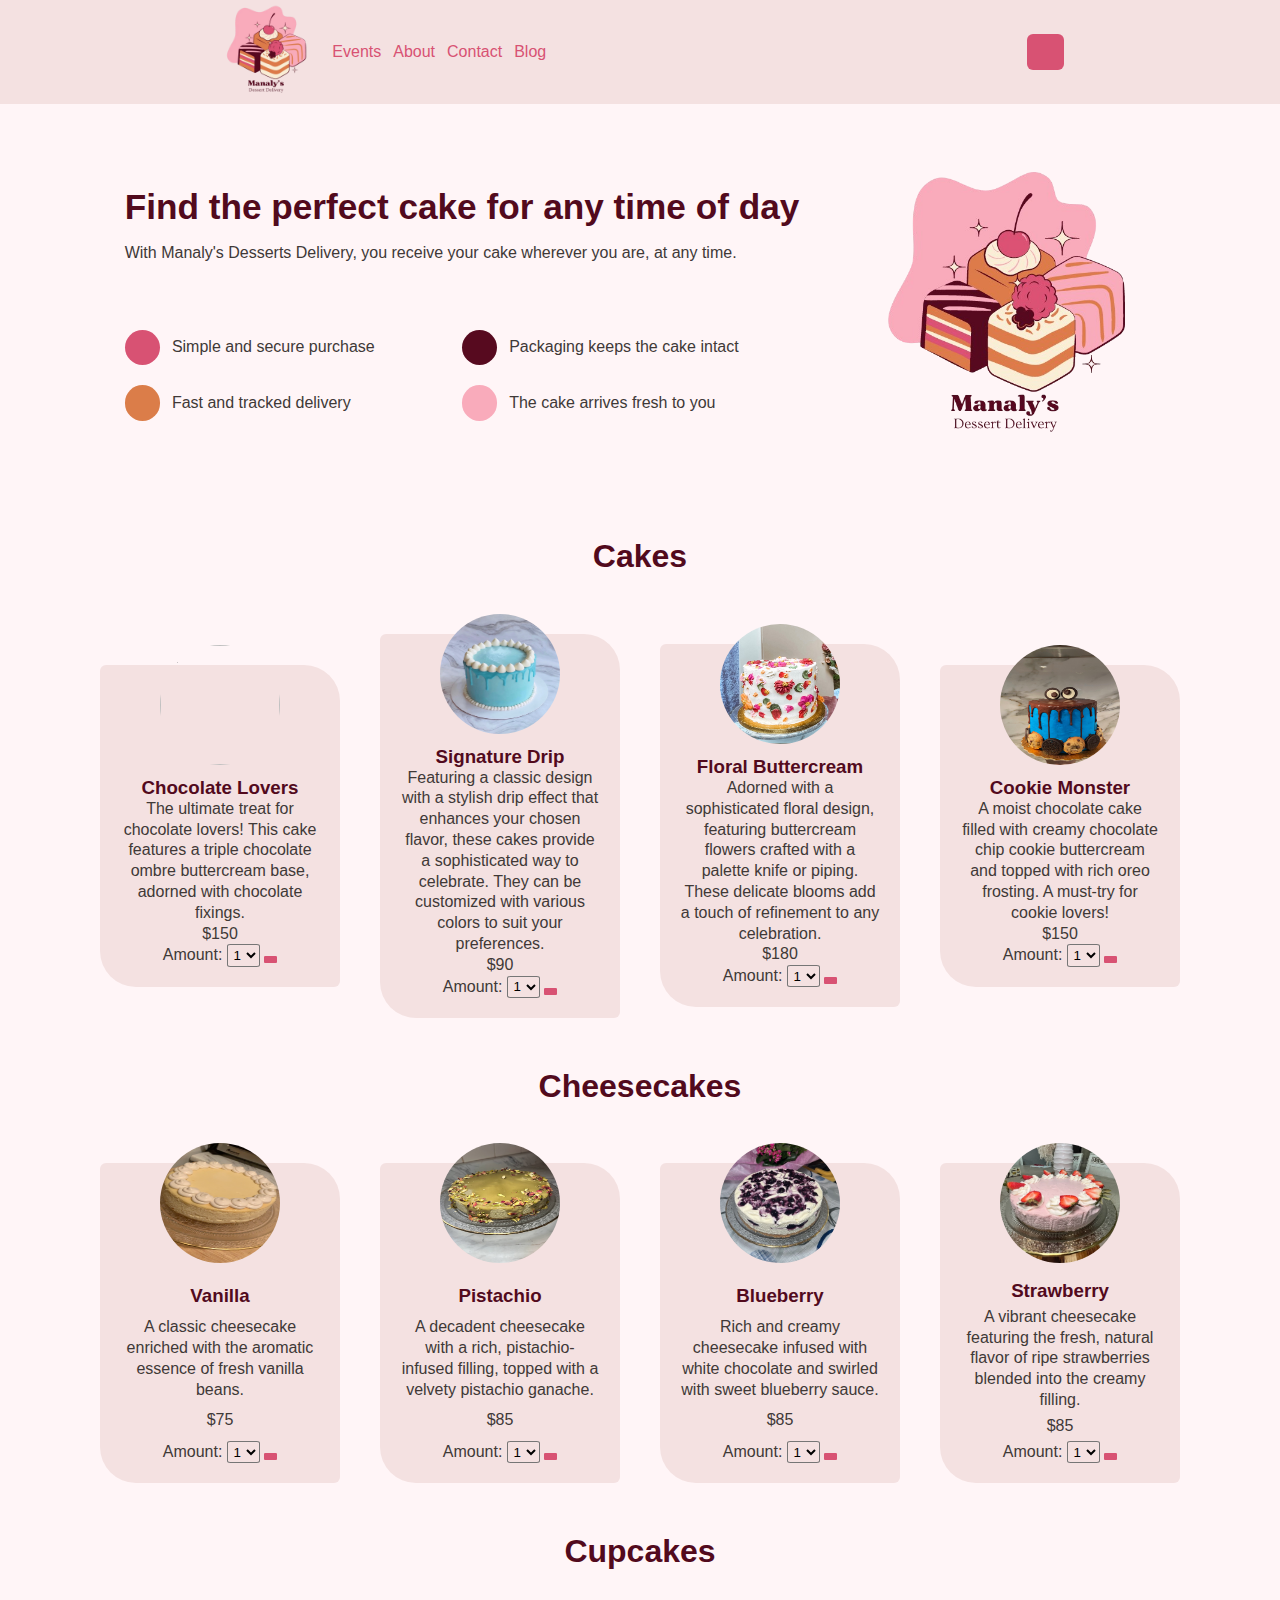
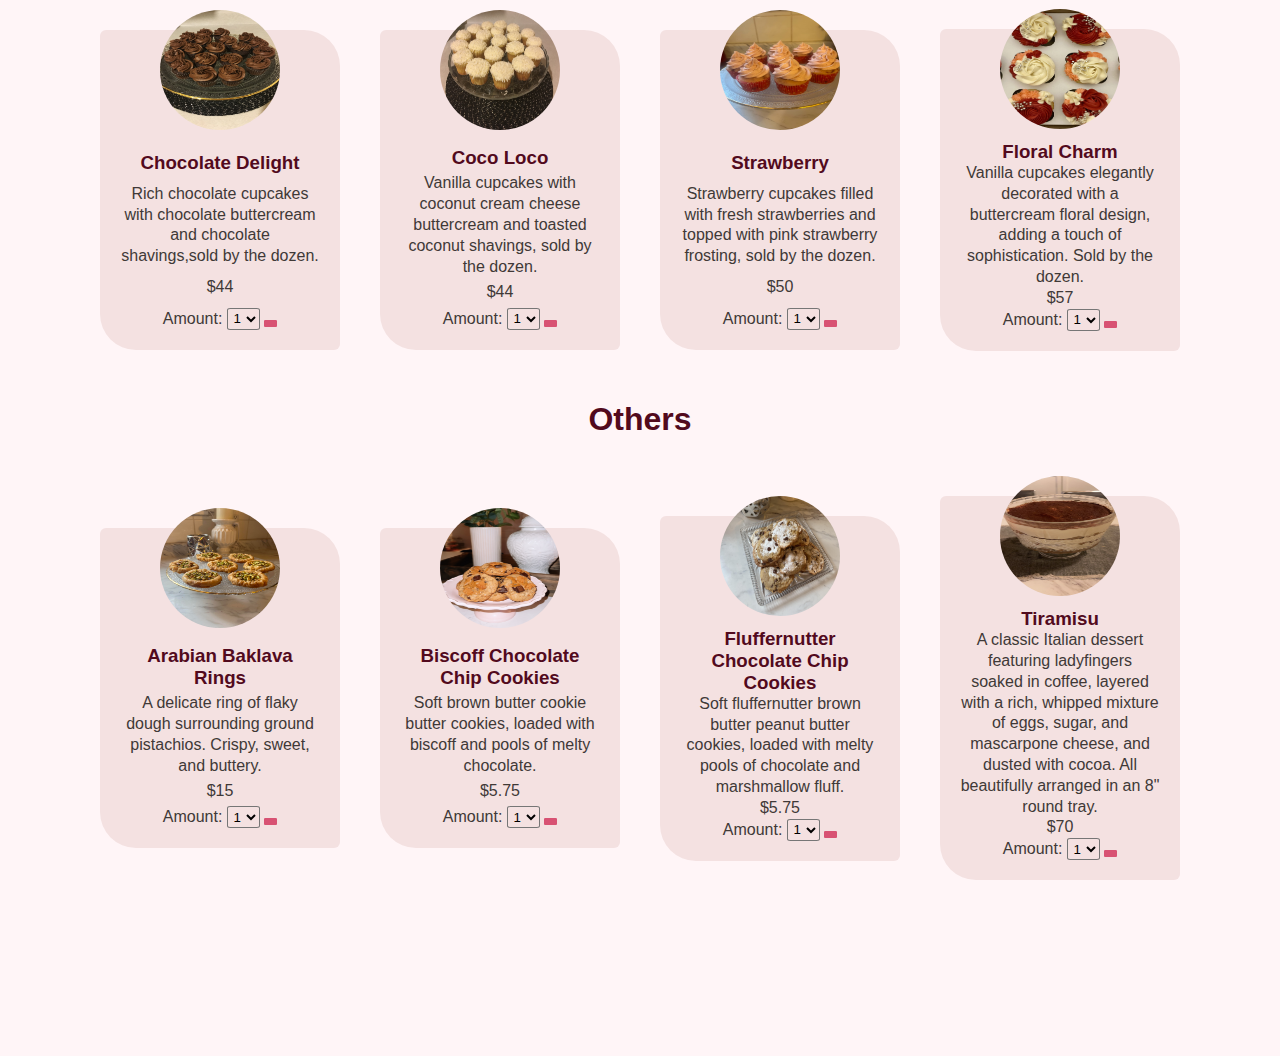
==== commit fae14968: "home and blog page updated" ====
--- a/index.html
+++ b/index.html
@@ -91,12 +91,13 @@
               src="image/home/cake/triplechocolate.jpeg"
               alt=""
             />
-            <h3>Chocolate Cake</h3>
-            <p class="regular-text">
-              Rich and moist chocolate sponge cake layered with creamy chocolate
-              frosting
-            </p>
-            <p class="regular-text">$40</p>
+            <h3>Chocolate Lovers</h3>
+            <p class="regular-text">
+              The ultimate treat for chocolate lovers! This cake features
+              a triple chocolate ombre buttercream base, adorned with 
+              chocolate fixings.
+            </p>
+            <p class="regular-text">$150</p>
             <div class="menu-item-cart">
               <form>
                 <label for="amount" class="regular-text">Amount:</label>
@@ -120,15 +121,17 @@
           </div>
           <div class="menu-item" data-name="Cheesecake" data-price="30">
             <img
-              src="https://encrypted-tbn0.gstatic.com/images?q=tbn:ANd9GcREcUrcH8BpmbJ7JAN8h68R9CcGICB-hFnLPw&s"
+              src="image/home/cake/sky.jpeg"
               alt=""
             />
-            <h3>Cheesecake</h3>
-            <p class="regular-text">
-              A creamy and dense dessert with a graham cracker crust, often
-              topped with fruit or chocolate
-            </p>
-            <p class="regular-text">$30</p>
+            <h3>Signature Drip</h3>
+            <p class="regular-text">
+              Featuring a classic design with a stylish drip effect that 
+              enhances your chosen flavor, these cakes provide a sophisticated 
+              way to celebrate. They can be customized with various colors to 
+              suit your preferences.
+            </p>
+            <p class="regular-text">$90</p>
             <div class="menu-item-cart">
               <form>
                 <label for="amount" class="regular-text">Amount:</label>
@@ -152,15 +155,16 @@
           </div>
           <div class="menu-item" data-name="Tiramisu" data-price="50">
             <img
-              src="https://encrypted-tbn0.gstatic.com/images?q=tbn:ANd9GcREcUrcH8BpmbJ7JAN8h68R9CcGICB-hFnLPw&s"
+              src="image/home/cake/floral.JPG"
               alt=""
             />
-            <h3>Tiramisu</h3>
-            <p class="regular-text">
-              An Italian dessert made of layers of coffee-soaked ladyfingers,
-              mascarpone cheese, and cocoa powder
-            </p>
-            <p class="regular-text">$50</p>
+            <h3>Floral Buttercream</h3>
+            <p class="regular-text">
+              Adorned with a sophisticated floral design, featuring buttercream flowers 
+              crafted with a palette knife or piping. These delicate blooms add a touch 
+              of refinement to any celebration.
+            </p>
+            <p class="regular-text">$180</p>
             <div class="menu-item-cart">
               <form>
                 <label for="amount" class="regular-text">Amount:</label>
@@ -184,15 +188,15 @@
           </div>
           <div class="menu-item" data-name="Macarons" data-price="25">
             <img
-              src="https://encrypted-tbn0.gstatic.com/images?q=tbn:ANd9GcREcUrcH8BpmbJ7JAN8h68R9CcGICB-hFnLPw&s"
+              src="image/home/cake/cookiemonster.jpg"
               alt=""
             />
-            <h3>Macarons</h3>
-            <p class="regular-text">
-              Delicate French meringue-based cookies with a creamy filling,
-              available in various flavors.
-            </p>
-            <p class="regular-text">$25</p>
+            <h3>Cookie Monster</h3>
+            <p class="regular-text">
+              A moist chocolate cake filled with creamy chocolate chip cookie buttercream 
+              and topped with rich oreo frosting. A must-try for cookie lovers!
+            </p>
+            <p class="regular-text">$150</p>
             <div class="menu-item-cart">
               <form>
                 <label for="amount" class="regular-text">Amount:</label>
@@ -222,47 +226,46 @@
         <div class="menu-items">
           <div class="menu-item" data-name="Chocolate Cake" data-price="40">
             <img
-              src="image/home/cake/triplechocolate.jpeg"
+              src="image/home/cheesecake/classic.JPG" alt=""
+            />
+            <h3>Vanilla</h3>
+            <p class="regular-text">
+              A classic cheesecake enriched with the aromatic essence of 
+              fresh vanilla beans.
+            </p>
+            <p class="regular-text">$75</p>
+            <div class="menu-item-cart">
+              <form>
+                <label for="amount" class="regular-text">Amount:</label>
+                <select id="amount" class="menu-item-cart-amount" name="amount">
+                  <option value="1">1</option>
+                  <option value="2">2</option>
+                  <option value="3">3</option>
+                  <option value="4">4</option>
+                  <option value="5">5</option>
+                </select>
+
+                <button
+                  type="submit"
+                  class="menu-item-cart-button"
+                  onclick="addToCart(this)"
+                >
+                  <i class="fa-solid fa-cart-shopping"></i>
+                </button>
+              </form>
+            </div>
+          </div>
+          <div class="menu-item" data-name="Cheesecake" data-price="30">
+            <img
+              src="image/home/cheesecake/pistachio.jpg"
               alt=""
             />
-            <h3>Chocolate Cake</h3>
-            <p class="regular-text">
-              Rich and moist chocolate sponge cake layered with creamy chocolate
-              frosting
-            </p>
-            <p class="regular-text">$40</p>
-            <div class="menu-item-cart">
-              <form>
-                <label for="amount" class="regular-text">Amount:</label>
-                <select id="amount" class="menu-item-cart-amount" name="amount">
-                  <option value="1">1</option>
-                  <option value="2">2</option>
-                  <option value="3">3</option>
-                  <option value="4">4</option>
-                  <option value="5">5</option>
-                </select>
-
-                <button
-                  type="submit"
-                  class="menu-item-cart-button"
-                  onclick="addToCart(this)"
-                >
-                  <i class="fa-solid fa-cart-shopping"></i>
-                </button>
-              </form>
-            </div>
-          </div>
-          <div class="menu-item" data-name="Cheesecake" data-price="30">
-            <img
-              src="https://encrypted-tbn0.gstatic.com/images?q=tbn:ANd9GcREcUrcH8BpmbJ7JAN8h68R9CcGICB-hFnLPw&s"
-              alt=""
-            />
-            <h3>Cheesecake</h3>
-            <p class="regular-text">
-              A creamy and dense dessert with a graham cracker crust, often
-              topped with fruit or chocolate
-            </p>
-            <p class="regular-text">$30</p>
+            <h3>Pistachio</h3>
+            <p class="regular-text">
+              A decadent cheesecake with a rich, pistachio-infused 
+              filling, topped with a velvety pistachio ganache.
+            </p>
+            <p class="regular-text">$85</p>
             <div class="menu-item-cart">
               <form>
                 <label for="amount" class="regular-text">Amount:</label>
@@ -286,15 +289,14 @@
           </div>
           <div class="menu-item" data-name="Tiramisu" data-price="50">
             <img
-              src="https://encrypted-tbn0.gstatic.com/images?q=tbn:ANd9GcREcUrcH8BpmbJ7JAN8h68R9CcGICB-hFnLPw&s"
-              alt=""
-            />
-            <h3>Tiramisu</h3>
-            <p class="regular-text">
-              An Italian dessert made of layers of coffee-soaked ladyfingers,
-              mascarpone cheese, and cocoa powder
-            </p>
-            <p class="regular-text">$50</p>
+              src="image/home/cheesecake/blueberry.jpg" alt=""
+            />
+            <h3>Blueberry</h3>
+            <p class="regular-text">
+              Rich and creamy cheesecake infused with white chocolate 
+              and swirled with sweet blueberry sauce.
+            </p>
+            <p class="regular-text">$85</p>
             <div class="menu-item-cart">
               <form>
                 <label for="amount" class="regular-text">Amount:</label>
@@ -318,15 +320,14 @@
           </div>
           <div class="menu-item" data-name="Macarons" data-price="25">
             <img
-              src="https://encrypted-tbn0.gstatic.com/images?q=tbn:ANd9GcREcUrcH8BpmbJ7JAN8h68R9CcGICB-hFnLPw&s"
-              alt=""
-            />
-            <h3>Macarons</h3>
-            <p class="regular-text">
-              Delicate French meringue-based cookies with a creamy filling,
-              available in various flavors.
-            </p>
-            <p class="regular-text">$25</p>
+              src="image/home/cheesecake/strawberry.jpg" alt=""
+            />
+            <h3>Strawberry</h3>
+            <p class="regular-text">
+              A vibrant cheesecake featuring the fresh, natural flavor of 
+              ripe strawberries blended into the creamy filling.
+            </p>
+            <p class="regular-text">$85</p>
             <div class="menu-item-cart">
               <form>
                 <label for="amount" class="regular-text">Amount:</label>
@@ -355,15 +356,14 @@
         <div class="menu-items">
           <div class="menu-item" data-name="Chocolate Cake" data-price="40">
             <img
-              src="image/home/cake/triplechocolate.jpeg"
-              alt=""
-            />
-            <h3>Chocolate Cake</h3>
-            <p class="regular-text">
-              Rich and moist chocolate sponge cake layered with creamy chocolate
-              frosting
-            </p>
-            <p class="regular-text">$40</p>
+              src="image/home/cupcakes/chocolate.JPG" alt=""
+            />
+            <h3>Chocolate Delight</h3>
+            <p class="regular-text">
+              Rich chocolate cupcakes with chocolate buttercream and chocolate 
+              shavings,sold by the dozen.
+            </p>
+            <p class="regular-text">$44</p>
             <div class="menu-item-cart">
               <form>
                 <label for="amount" class="regular-text">Amount:</label>
@@ -387,15 +387,14 @@
           </div>
           <div class="menu-item" data-name="Cheesecake" data-price="30">
             <img
-              src="https://encrypted-tbn0.gstatic.com/images?q=tbn:ANd9GcREcUrcH8BpmbJ7JAN8h68R9CcGICB-hFnLPw&s"
-              alt=""
-            />
-            <h3>Cheesecake</h3>
-            <p class="regular-text">
-              A creamy and dense dessert with a graham cracker crust, often
-              topped with fruit or chocolate
-            </p>
-            <p class="regular-text">$30</p>
+              src="image/home/cupcakes/coconut.JPG" alt=""
+            />
+            <h3>Coco Loco</h3>
+            <p class="regular-text">
+              Vanilla cupcakes with coconut cream cheese buttercream and 
+              toasted coconut shavings, sold by the dozen.
+            </p>
+            <p class="regular-text">$44</p>
             <div class="menu-item-cart">
               <form>
                 <label for="amount" class="regular-text">Amount:</label>
@@ -419,13 +418,12 @@
           </div>
           <div class="menu-item" data-name="Tiramisu" data-price="50">
             <img
-              src="https://encrypted-tbn0.gstatic.com/images?q=tbn:ANd9GcREcUrcH8BpmbJ7JAN8h68R9CcGICB-hFnLPw&s"
-              alt=""
-            />
-            <h3>Tiramisu</h3>
-            <p class="regular-text">
-              An Italian dessert made of layers of coffee-soaked ladyfingers,
-              mascarpone cheese, and cocoa powder
+              src="image/home/cupcakes/strawberry.jpg" alt=""
+            />
+            <h3>Strawberry</h3>
+            <p class="regular-text">
+              Strawberry cupcakes filled with fresh strawberries and topped 
+              with pink strawberry frosting, sold by the dozen.
             </p>
             <p class="regular-text">$50</p>
             <div class="menu-item-cart">
@@ -451,15 +449,14 @@
           </div>
           <div class="menu-item" data-name="Macarons" data-price="25">
             <img
-              src="https://encrypted-tbn0.gstatic.com/images?q=tbn:ANd9GcREcUrcH8BpmbJ7JAN8h68R9CcGICB-hFnLPw&s"
-              alt=""
-            />
-            <h3>Macarons</h3>
-            <p class="regular-text">
-              Delicate French meringue-based cookies with a creamy filling,
-              available in various flavors.
-            </p>
-            <p class="regular-text">$25</p>
+              src="image/home/cupcakes/floral.jpeg" alt=""
+            />
+            <h3>Floral Charm</h3>
+            <p class="regular-text">
+              Vanilla cupcakes elegantly decorated with a buttercream floral 
+              design, adding a touch of sophistication. Sold by the dozen.
+            </p>
+            <p class="regular-text">$57</p>
             <div class="menu-item-cart">
               <form>
                 <label for="amount" class="regular-text">Amount:</label>
@@ -488,15 +485,14 @@
         <div class="menu-items">
           <div class="menu-item" data-name="Chocolate Cake" data-price="40">
             <img
-              src="image/home/cake/triplechocolate.jpeg"
-              alt=""
-            />
-            <h3>Chocolate Cake</h3>
-            <p class="regular-text">
-              Rich and moist chocolate sponge cake layered with creamy chocolate
-              frosting
-            </p>
-            <p class="regular-text">$40</p>
+              src="image/home/others/baklava.jpg" alt=""
+            />
+            <h3>Arabian Baklava Rings</h3>
+            <p class="regular-text">
+              A delicate ring of flaky dough surrounding ground 
+              pistachios. Crispy, sweet, and buttery.
+            </p>
+            <p class="regular-text">$15</p>
             <div class="menu-item-cart">
               <form>
                 <label for="amount" class="regular-text">Amount:</label>
@@ -520,15 +516,14 @@
           </div>
           <div class="menu-item" data-name="Cheesecake" data-price="30">
             <img
-              src="https://encrypted-tbn0.gstatic.com/images?q=tbn:ANd9GcREcUrcH8BpmbJ7JAN8h68R9CcGICB-hFnLPw&s"
-              alt=""
-            />
-            <h3>Cheesecake</h3>
-            <p class="regular-text">
-              A creamy and dense dessert with a graham cracker crust, often
-              topped with fruit or chocolate
-            </p>
-            <p class="regular-text">$30</p>
+              src="image/home/others/biscoff.JPG" alt=""
+            />
+            <h3>Biscoff Chocolate Chip Cookies</h3>
+            <p class="regular-text">
+              Soft brown butter cookie butter cookies, loaded with 
+              biscoff and pools of melty chocolate. 
+            </p>
+            <p class="regular-text">$5.75</p>
             <div class="menu-item-cart">
               <form>
                 <label for="amount" class="regular-text">Amount:</label>
@@ -552,47 +547,47 @@
           </div>
           <div class="menu-item" data-name="Tiramisu" data-price="50">
             <img
-              src="https://encrypted-tbn0.gstatic.com/images?q=tbn:ANd9GcREcUrcH8BpmbJ7JAN8h68R9CcGICB-hFnLPw&s"
-              alt=""
+              src="image/home/others/flutter nutter.jpg" alt=""
+            />
+            <h3>Fluffernutter Chocolate Chip Cookies</h3>
+            <p class="regular-text">
+              Soft fluffernutter brown butter peanut butter cookies, loaded 
+              with melty pools of chocolate and marshmallow fluff. 
+            </p>
+            <p class="regular-text">$5.75</p>
+            <div class="menu-item-cart">
+              <form>
+                <label for="amount" class="regular-text">Amount:</label>
+                <select id="amount" class="menu-item-cart-amount" name="amount">
+                  <option value="1">1</option>
+                  <option value="2">2</option>
+                  <option value="3">3</option>
+                  <option value="4">4</option>
+                  <option value="5">5</option>
+                </select>
+
+                <button
+                  type="submit"
+                  class="menu-item-cart-button"
+                  onclick="addToCart(this)"
+                >
+                  <i class="fa-solid fa-cart-shopping"></i>
+                </button>
+              </form>
+            </div>
+          </div>
+          <div class="menu-item" data-name="Macarons" data-price="25">
+            <img
+              src="image/home/others/tiramisu.JPG" alt=""
             />
             <h3>Tiramisu</h3>
             <p class="regular-text">
-              An Italian dessert made of layers of coffee-soaked ladyfingers,
-              mascarpone cheese, and cocoa powder
-            </p>
-            <p class="regular-text">$50</p>
-            <div class="menu-item-cart">
-              <form>
-                <label for="amount" class="regular-text">Amount:</label>
-                <select id="amount" class="menu-item-cart-amount" name="amount">
-                  <option value="1">1</option>
-                  <option value="2">2</option>
-                  <option value="3">3</option>
-                  <option value="4">4</option>
-                  <option value="5">5</option>
-                </select>
-
-                <button
-                  type="submit"
-                  class="menu-item-cart-button"
-                  onclick="addToCart(this)"
-                >
-                  <i class="fa-solid fa-cart-shopping"></i>
-                </button>
-              </form>
-            </div>
-          </div>
-          <div class="menu-item" data-name="Macarons" data-price="25">
-            <img
-              src="https://encrypted-tbn0.gstatic.com/images?q=tbn:ANd9GcREcUrcH8BpmbJ7JAN8h68R9CcGICB-hFnLPw&s"
-              alt=""
-            />
-            <h3>Macarons</h3>
-            <p class="regular-text">
-              Delicate French meringue-based cookies with a creamy filling,
-              available in various flavors.
-            </p>
-            <p class="regular-text">$25</p>
+              A classic Italian dessert featuring ladyfingers soaked in 
+              coffee, layered with a rich, whipped mixture of eggs, sugar, 
+              and mascarpone cheese, and dusted with cocoa. All beautifully 
+              arranged in an 8" round tray. 
+            </p>
+            <p class="regular-text">$70</p>
             <div class="menu-item-cart">
               <form>
                 <label for="amount" class="regular-text">Amount:</label>
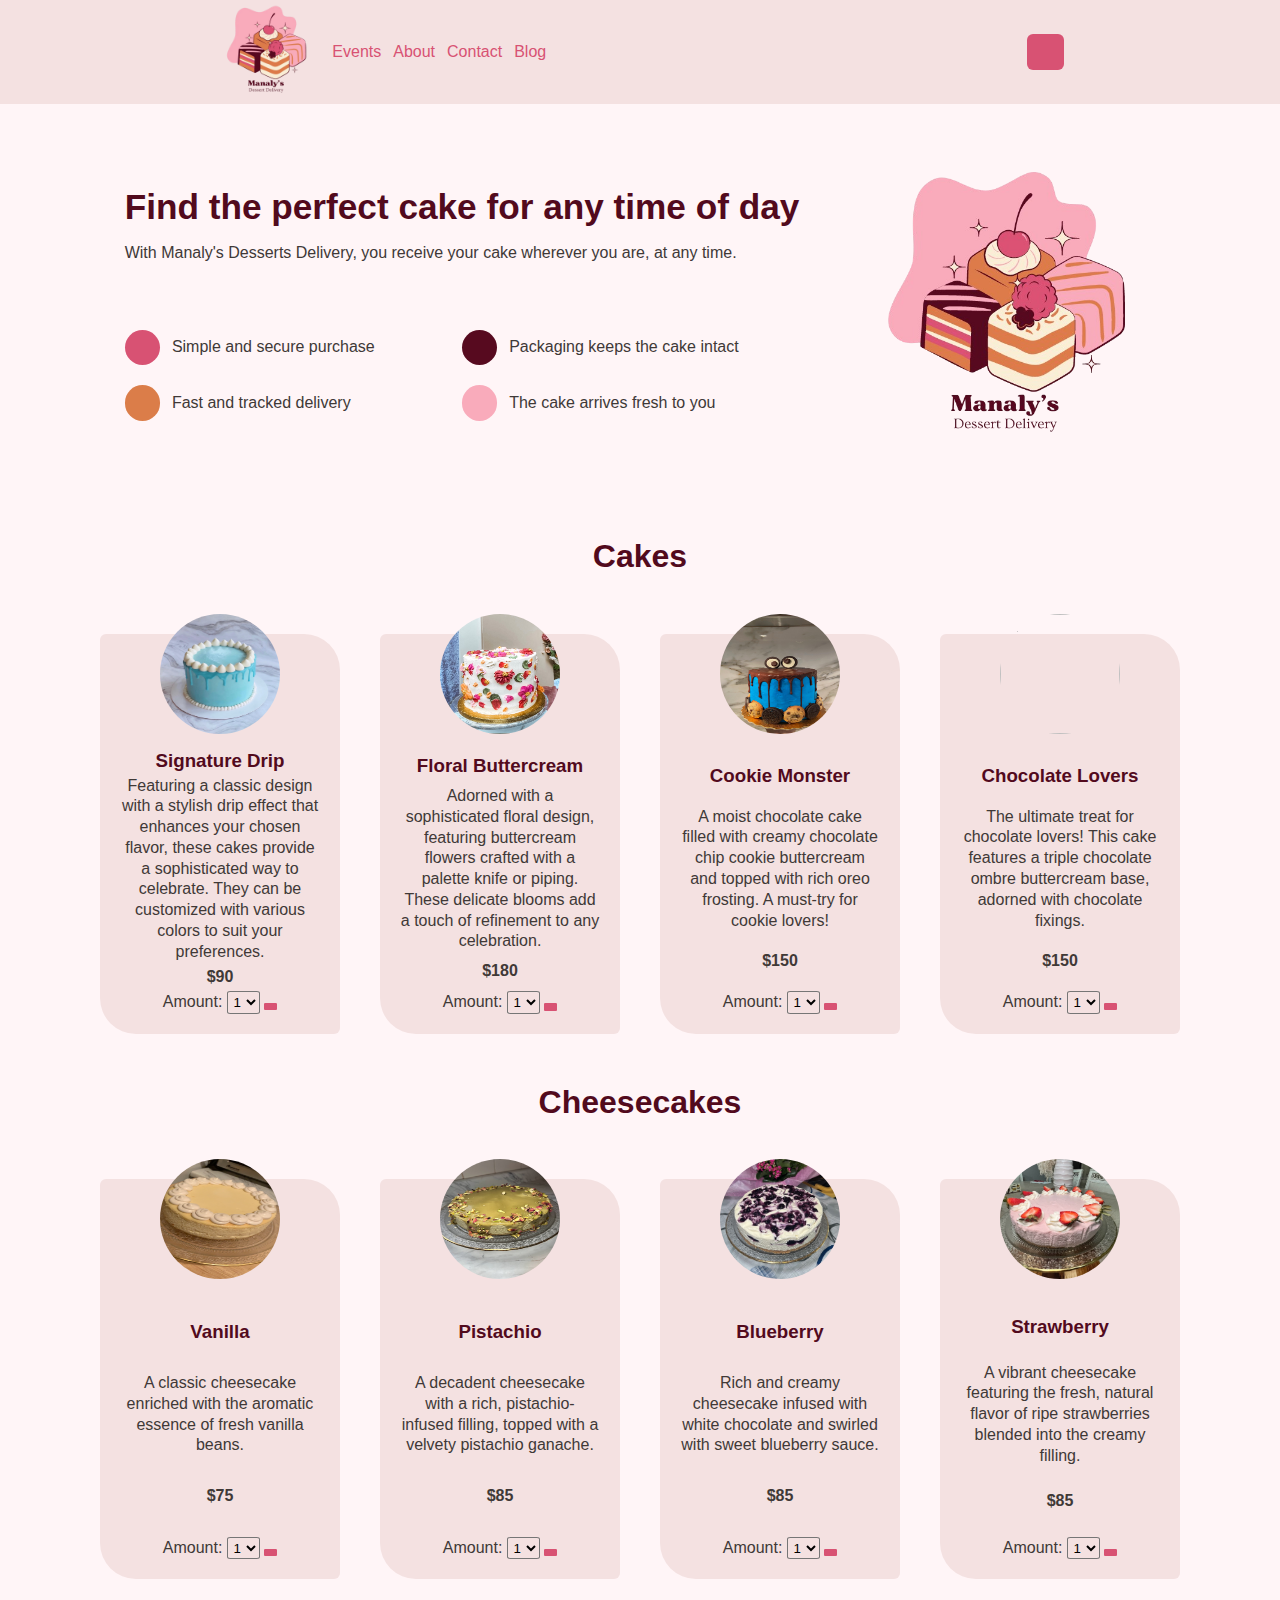
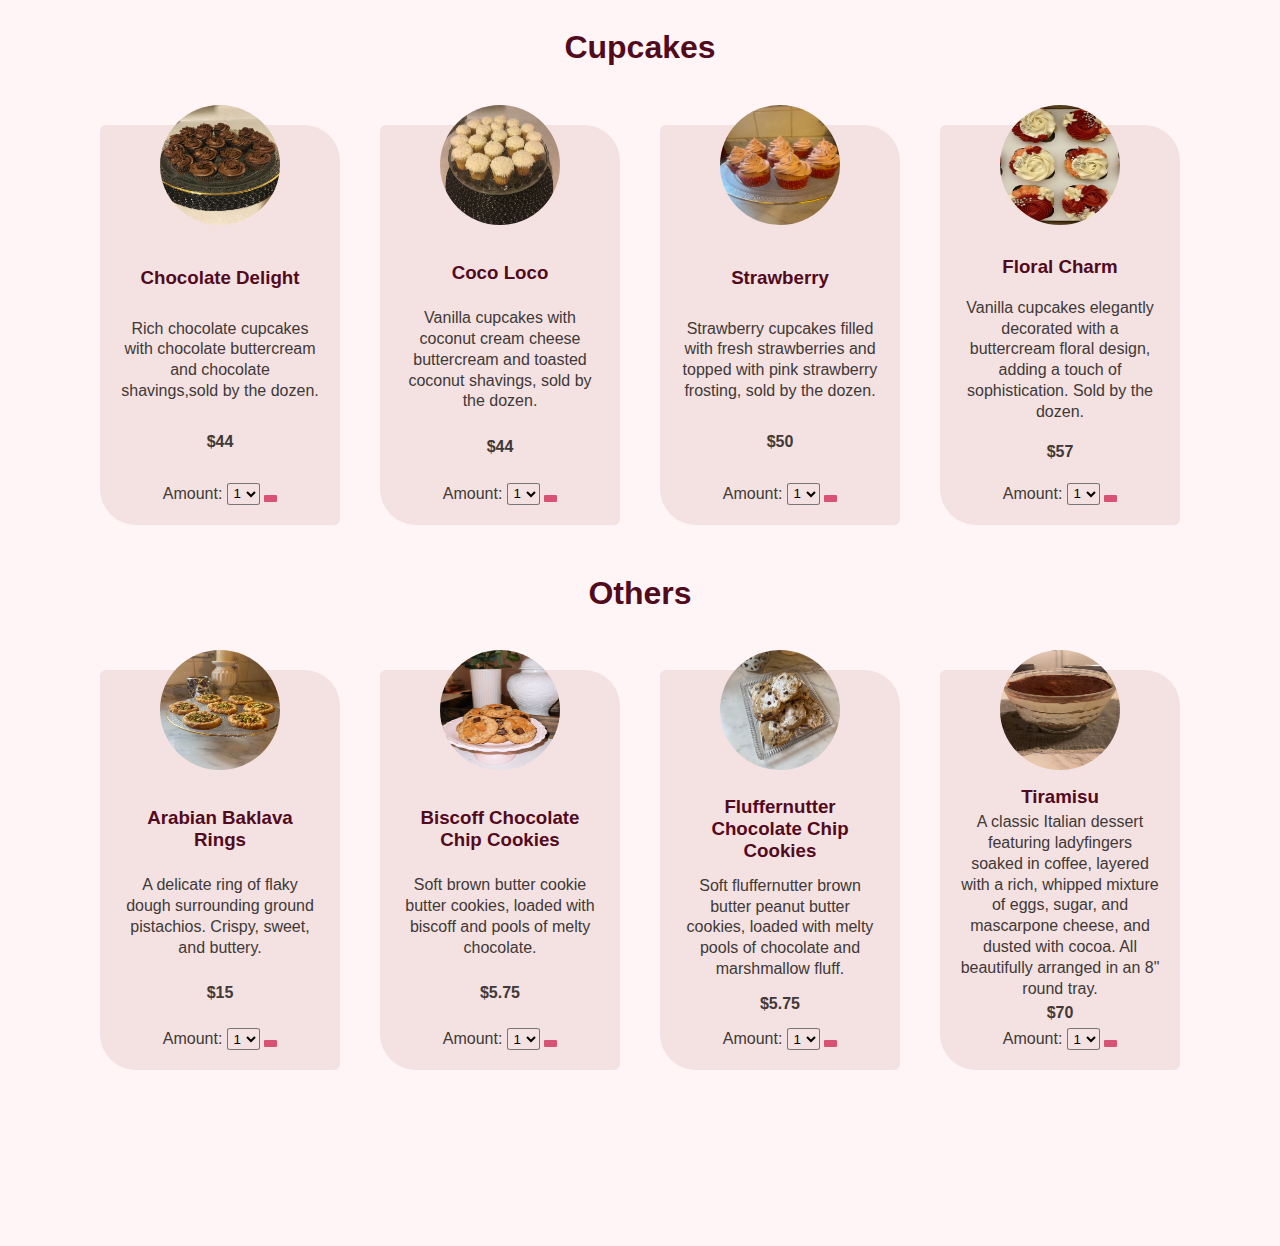
==== commit a464f73f: "Blog page" ====
--- a/index.html
+++ b/index.html
@@ -3,6 +3,7 @@
   <head>
     <meta charset="UTF-8" />
     <meta name="viewport" content="width=device-width, initial-scale=1.0" />
+    <link rel="icon" type="image/x-icon" href="image/manalys-dessert-delivery-logo.png" />
     <link rel="stylesheet" href="css/default.css" />
     <link rel="stylesheet" href="css/home.css" />
     <link rel="stylesheet" href="css/common.css" />
@@ -86,40 +87,7 @@
       <section class="menu-container">
         <h1 class="menu-title">Cakes</h1>
         <div class="menu-items">
-          <div class="menu-item" data-name="Chocolate Cake" data-price="40">
-            <img
-              src="image/home/cake/triplechocolate.jpeg"
-              alt=""
-            />
-            <h3>Chocolate Lovers</h3>
-            <p class="regular-text">
-              The ultimate treat for chocolate lovers! This cake features
-              a triple chocolate ombre buttercream base, adorned with 
-              chocolate fixings.
-            </p>
-            <p class="regular-text">$150</p>
-            <div class="menu-item-cart">
-              <form>
-                <label for="amount" class="regular-text">Amount:</label>
-                <select id="amount" class="menu-item-cart-amount" name="amount">
-                  <option value="1">1</option>
-                  <option value="2">2</option>
-                  <option value="3">3</option>
-                  <option value="4">4</option>
-                  <option value="5">5</option>
-                </select>
-
-                <button
-                  type="submit"
-                  class="menu-item-cart-button"
-                  onclick="addToCart(this)"
-                >
-                  <i class="fa-solid fa-cart-shopping"></i>
-                </button>
-              </form>
-            </div>
-          </div>
-          <div class="menu-item" data-name="Cheesecake" data-price="30">
+          <div class="menu-item" data-name="Cake - Signature Drip" data-price="90">
             <img
               src="image/home/cake/sky.jpeg"
               alt=""
@@ -131,29 +99,29 @@
               way to celebrate. They can be customized with various colors to 
               suit your preferences.
             </p>
-            <p class="regular-text">$90</p>
-            <div class="menu-item-cart">
-              <form>
-                <label for="amount" class="regular-text">Amount:</label>
-                <select id="amount" class="menu-item-cart-amount" name="amount">
-                  <option value="1">1</option>
-                  <option value="2">2</option>
-                  <option value="3">3</option>
-                  <option value="4">4</option>
-                  <option value="5">5</option>
-                </select>
-
-                <button
-                  type="submit"
-                  class="menu-item-cart-button"
-                  onclick="addToCart(this)"
-                >
-                  <i class="fa-solid fa-cart-shopping"></i>
-                </button>
-              </form>
-            </div>
-          </div>
-          <div class="menu-item" data-name="Tiramisu" data-price="50">
+            <p class="regular-text menu-item-price">$90</p>
+            <div class="menu-item-cart">
+              <form>
+                <label for="amount" class="regular-text">Amount:</label>
+                <select id="amount" class="menu-item-cart-amount" name="amount">
+                  <option value="1">1</option>
+                  <option value="2">2</option>
+                  <option value="3">3</option>
+                  <option value="4">4</option>
+                  <option value="5">5</option>
+                </select>
+
+                <button
+                  type="submit"
+                  class="menu-item-cart-button"
+                  onclick="addToCart(this)"
+                >
+                  <i class="fa-solid fa-cart-shopping"></i>
+                </button>
+              </form>
+            </div>
+          </div>
+          <div class="menu-item" data-name="Cake - Floral Buttercream" data-price="180">
             <img
               src="image/home/cake/floral.JPG"
               alt=""
@@ -164,29 +132,29 @@
               crafted with a palette knife or piping. These delicate blooms add a touch 
               of refinement to any celebration.
             </p>
-            <p class="regular-text">$180</p>
-            <div class="menu-item-cart">
-              <form>
-                <label for="amount" class="regular-text">Amount:</label>
-                <select id="amount" class="menu-item-cart-amount" name="amount">
-                  <option value="1">1</option>
-                  <option value="2">2</option>
-                  <option value="3">3</option>
-                  <option value="4">4</option>
-                  <option value="5">5</option>
-                </select>
-
-                <button
-                  type="submit"
-                  class="menu-item-cart-button"
-                  onclick="addToCart(this)"
-                >
-                  <i class="fa-solid fa-cart-shopping"></i>
-                </button>
-              </form>
-            </div>
-          </div>
-          <div class="menu-item" data-name="Macarons" data-price="25">
+            <p class="regular-text menu-item-price">$180</p>
+            <div class="menu-item-cart">
+              <form>
+                <label for="amount" class="regular-text">Amount:</label>
+                <select id="amount" class="menu-item-cart-amount" name="amount">
+                  <option value="1">1</option>
+                  <option value="2">2</option>
+                  <option value="3">3</option>
+                  <option value="4">4</option>
+                  <option value="5">5</option>
+                </select>
+
+                <button
+                  type="submit"
+                  class="menu-item-cart-button"
+                  onclick="addToCart(this)"
+                >
+                  <i class="fa-solid fa-cart-shopping"></i>
+                </button>
+              </form>
+            </div>
+          </div>
+          <div class="menu-item" data-name="Cake - Cookie Monster" data-price="150">
             <img
               src="image/home/cake/cookiemonster.jpg"
               alt=""
@@ -196,7 +164,40 @@
               A moist chocolate cake filled with creamy chocolate chip cookie buttercream 
               and topped with rich oreo frosting. A must-try for cookie lovers!
             </p>
-            <p class="regular-text">$150</p>
+            <p class="regular-text menu-item-price">$150</p>
+            <div class="menu-item-cart">
+              <form>
+                <label for="amount" class="regular-text">Amount:</label>
+                <select id="amount" class="menu-item-cart-amount" name="amount">
+                  <option value="1">1</option>
+                  <option value="2">2</option>
+                  <option value="3">3</option>
+                  <option value="4">4</option>
+                  <option value="5">5</option>
+                </select>
+
+                <button
+                  type="submit"
+                  class="menu-item-cart-button"
+                  onclick="addToCart(this)"
+                >
+                  <i class="fa-solid fa-cart-shopping"></i>
+                </button>
+              </form>
+            </div>
+          </div>
+          <div class="menu-item" data-name="Cake - Chocolate Lovers" data-price="150">
+            <img
+              src="image/home/cake/triplechocolate.jpeg"
+              alt=""
+            />
+            <h3>Chocolate Lovers</h3>
+            <p class="regular-text">
+              The ultimate treat for chocolate lovers! This cake features
+              a triple chocolate ombre buttercream base, adorned with 
+              chocolate fixings.
+            </p>
+            <p class="regular-text menu-item-price">$150</p>
             <div class="menu-item-cart">
               <form>
                 <label for="amount" class="regular-text">Amount:</label>
@@ -224,7 +225,7 @@
       <section class="menu-container">
         <h1 class="menu-title">Cheesecakes</h1>
         <div class="menu-items">
-          <div class="menu-item" data-name="Chocolate Cake" data-price="40">
+          <div class="menu-item" data-name="Cheesecake - Vanilla" data-price="75">
             <img
               src="image/home/cheesecake/classic.JPG" alt=""
             />
@@ -233,29 +234,29 @@
               A classic cheesecake enriched with the aromatic essence of 
               fresh vanilla beans.
             </p>
-            <p class="regular-text">$75</p>
-            <div class="menu-item-cart">
-              <form>
-                <label for="amount" class="regular-text">Amount:</label>
-                <select id="amount" class="menu-item-cart-amount" name="amount">
-                  <option value="1">1</option>
-                  <option value="2">2</option>
-                  <option value="3">3</option>
-                  <option value="4">4</option>
-                  <option value="5">5</option>
-                </select>
-
-                <button
-                  type="submit"
-                  class="menu-item-cart-button"
-                  onclick="addToCart(this)"
-                >
-                  <i class="fa-solid fa-cart-shopping"></i>
-                </button>
-              </form>
-            </div>
-          </div>
-          <div class="menu-item" data-name="Cheesecake" data-price="30">
+            <p class="regular-text menu-item-price">$75</p>
+            <div class="menu-item-cart">
+              <form>
+                <label for="amount" class="regular-text">Amount:</label>
+                <select id="amount" class="menu-item-cart-amount" name="amount">
+                  <option value="1">1</option>
+                  <option value="2">2</option>
+                  <option value="3">3</option>
+                  <option value="4">4</option>
+                  <option value="5">5</option>
+                </select>
+
+                <button
+                  type="submit"
+                  class="menu-item-cart-button"
+                  onclick="addToCart(this)"
+                >
+                  <i class="fa-solid fa-cart-shopping"></i>
+                </button>
+              </form>
+            </div>
+          </div>
+          <div class="menu-item" data-name="Cheesecake - Pistachio" data-price="85">
             <img
               src="image/home/cheesecake/pistachio.jpg"
               alt=""
@@ -265,29 +266,29 @@
               A decadent cheesecake with a rich, pistachio-infused 
               filling, topped with a velvety pistachio ganache.
             </p>
-            <p class="regular-text">$85</p>
-            <div class="menu-item-cart">
-              <form>
-                <label for="amount" class="regular-text">Amount:</label>
-                <select id="amount" class="menu-item-cart-amount" name="amount">
-                  <option value="1">1</option>
-                  <option value="2">2</option>
-                  <option value="3">3</option>
-                  <option value="4">4</option>
-                  <option value="5">5</option>
-                </select>
-
-                <button
-                  type="submit"
-                  class="menu-item-cart-button"
-                  onclick="addToCart(this)"
-                >
-                  <i class="fa-solid fa-cart-shopping"></i>
-                </button>
-              </form>
-            </div>
-          </div>
-          <div class="menu-item" data-name="Tiramisu" data-price="50">
+            <p class="regular-text menu-item-price">$85</p>
+            <div class="menu-item-cart">
+              <form>
+                <label for="amount" class="regular-text">Amount:</label>
+                <select id="amount" class="menu-item-cart-amount" name="amount">
+                  <option value="1">1</option>
+                  <option value="2">2</option>
+                  <option value="3">3</option>
+                  <option value="4">4</option>
+                  <option value="5">5</option>
+                </select>
+
+                <button
+                  type="submit"
+                  class="menu-item-cart-button"
+                  onclick="addToCart(this)"
+                >
+                  <i class="fa-solid fa-cart-shopping"></i>
+                </button>
+              </form>
+            </div>
+          </div>
+          <div class="menu-item" data-name="Cheesecake - Blueberry" data-price="85">
             <img
               src="image/home/cheesecake/blueberry.jpg" alt=""
             />
@@ -296,29 +297,29 @@
               Rich and creamy cheesecake infused with white chocolate 
               and swirled with sweet blueberry sauce.
             </p>
-            <p class="regular-text">$85</p>
-            <div class="menu-item-cart">
-              <form>
-                <label for="amount" class="regular-text">Amount:</label>
-                <select id="amount" class="menu-item-cart-amount" name="amount">
-                  <option value="1">1</option>
-                  <option value="2">2</option>
-                  <option value="3">3</option>
-                  <option value="4">4</option>
-                  <option value="5">5</option>
-                </select>
-
-                <button
-                  type="submit"
-                  class="menu-item-cart-button"
-                  onclick="addToCart(this)"
-                >
-                  <i class="fa-solid fa-cart-shopping"></i>
-                </button>
-              </form>
-            </div>
-          </div>
-          <div class="menu-item" data-name="Macarons" data-price="25">
+            <p class="regular-text menu-item-price">$85</p>
+            <div class="menu-item-cart">
+              <form>
+                <label for="amount" class="regular-text">Amount:</label>
+                <select id="amount" class="menu-item-cart-amount" name="amount">
+                  <option value="1">1</option>
+                  <option value="2">2</option>
+                  <option value="3">3</option>
+                  <option value="4">4</option>
+                  <option value="5">5</option>
+                </select>
+
+                <button
+                  type="submit"
+                  class="menu-item-cart-button"
+                  onclick="addToCart(this)"
+                >
+                  <i class="fa-solid fa-cart-shopping"></i>
+                </button>
+              </form>
+            </div>
+          </div>
+          <div class="menu-item" data-name="Cheesecake - Strawberry" data-price="85">
             <img
               src="image/home/cheesecake/strawberry.jpg" alt=""
             />
@@ -327,7 +328,7 @@
               A vibrant cheesecake featuring the fresh, natural flavor of 
               ripe strawberries blended into the creamy filling.
             </p>
-            <p class="regular-text">$85</p>
+            <p class="regular-text menu-item-price">$85</p>
             <div class="menu-item-cart">
               <form>
                 <label for="amount" class="regular-text">Amount:</label>
@@ -354,7 +355,7 @@
       <section class="menu-container">
         <h1 class="menu-title">Cupcakes</h1>
         <div class="menu-items">
-          <div class="menu-item" data-name="Chocolate Cake" data-price="40">
+          <div class="menu-item" data-name="Cupcake - Chocolate Delight" data-price="44">
             <img
               src="image/home/cupcakes/chocolate.JPG" alt=""
             />
@@ -363,29 +364,29 @@
               Rich chocolate cupcakes with chocolate buttercream and chocolate 
               shavings,sold by the dozen.
             </p>
-            <p class="regular-text">$44</p>
-            <div class="menu-item-cart">
-              <form>
-                <label for="amount" class="regular-text">Amount:</label>
-                <select id="amount" class="menu-item-cart-amount" name="amount">
-                  <option value="1">1</option>
-                  <option value="2">2</option>
-                  <option value="3">3</option>
-                  <option value="4">4</option>
-                  <option value="5">5</option>
-                </select>
-
-                <button
-                  type="submit"
-                  class="menu-item-cart-button"
-                  onclick="addToCart(this)"
-                >
-                  <i class="fa-solid fa-cart-shopping"></i>
-                </button>
-              </form>
-            </div>
-          </div>
-          <div class="menu-item" data-name="Cheesecake" data-price="30">
+            <p class="regular-text menu-item-price">$44</p>
+            <div class="menu-item-cart">
+              <form>
+                <label for="amount" class="regular-text">Amount:</label>
+                <select id="amount" class="menu-item-cart-amount" name="amount">
+                  <option value="1">1</option>
+                  <option value="2">2</option>
+                  <option value="3">3</option>
+                  <option value="4">4</option>
+                  <option value="5">5</option>
+                </select>
+
+                <button
+                  type="submit"
+                  class="menu-item-cart-button"
+                  onclick="addToCart(this)"
+                >
+                  <i class="fa-solid fa-cart-shopping"></i>
+                </button>
+              </form>
+            </div>
+          </div>
+          <div class="menu-item" data-name="Cupcake - Coco Loco" data-price="44">
             <img
               src="image/home/cupcakes/coconut.JPG" alt=""
             />
@@ -394,29 +395,29 @@
               Vanilla cupcakes with coconut cream cheese buttercream and 
               toasted coconut shavings, sold by the dozen.
             </p>
-            <p class="regular-text">$44</p>
-            <div class="menu-item-cart">
-              <form>
-                <label for="amount" class="regular-text">Amount:</label>
-                <select id="amount" class="menu-item-cart-amount" name="amount">
-                  <option value="1">1</option>
-                  <option value="2">2</option>
-                  <option value="3">3</option>
-                  <option value="4">4</option>
-                  <option value="5">5</option>
-                </select>
-
-                <button
-                  type="submit"
-                  class="menu-item-cart-button"
-                  onclick="addToCart(this)"
-                >
-                  <i class="fa-solid fa-cart-shopping"></i>
-                </button>
-              </form>
-            </div>
-          </div>
-          <div class="menu-item" data-name="Tiramisu" data-price="50">
+            <p class="regular-text menu-item-price">$44</p>
+            <div class="menu-item-cart">
+              <form>
+                <label for="amount" class="regular-text">Amount:</label>
+                <select id="amount" class="menu-item-cart-amount" name="amount">
+                  <option value="1">1</option>
+                  <option value="2">2</option>
+                  <option value="3">3</option>
+                  <option value="4">4</option>
+                  <option value="5">5</option>
+                </select>
+
+                <button
+                  type="submit"
+                  class="menu-item-cart-button"
+                  onclick="addToCart(this)"
+                >
+                  <i class="fa-solid fa-cart-shopping"></i>
+                </button>
+              </form>
+            </div>
+          </div>
+          <div class="menu-item" data-name="Cupcake - Strawberry" data-price="50">
             <img
               src="image/home/cupcakes/strawberry.jpg" alt=""
             />
@@ -425,29 +426,29 @@
               Strawberry cupcakes filled with fresh strawberries and topped 
               with pink strawberry frosting, sold by the dozen.
             </p>
-            <p class="regular-text">$50</p>
-            <div class="menu-item-cart">
-              <form>
-                <label for="amount" class="regular-text">Amount:</label>
-                <select id="amount" class="menu-item-cart-amount" name="amount">
-                  <option value="1">1</option>
-                  <option value="2">2</option>
-                  <option value="3">3</option>
-                  <option value="4">4</option>
-                  <option value="5">5</option>
-                </select>
-
-                <button
-                  type="submit"
-                  class="menu-item-cart-button"
-                  onclick="addToCart(this)"
-                >
-                  <i class="fa-solid fa-cart-shopping"></i>
-                </button>
-              </form>
-            </div>
-          </div>
-          <div class="menu-item" data-name="Macarons" data-price="25">
+            <p class="regular-text menu-item-price">$50</p>
+            <div class="menu-item-cart">
+              <form>
+                <label for="amount" class="regular-text">Amount:</label>
+                <select id="amount" class="menu-item-cart-amount" name="amount">
+                  <option value="1">1</option>
+                  <option value="2">2</option>
+                  <option value="3">3</option>
+                  <option value="4">4</option>
+                  <option value="5">5</option>
+                </select>
+
+                <button
+                  type="submit"
+                  class="menu-item-cart-button"
+                  onclick="addToCart(this)"
+                >
+                  <i class="fa-solid fa-cart-shopping"></i>
+                </button>
+              </form>
+            </div>
+          </div>
+          <div class="menu-item" data-name="Cupcake - Floral Charm" data-price="57">
             <img
               src="image/home/cupcakes/floral.jpeg" alt=""
             />
@@ -456,7 +457,7 @@
               Vanilla cupcakes elegantly decorated with a buttercream floral 
               design, adding a touch of sophistication. Sold by the dozen.
             </p>
-            <p class="regular-text">$57</p>
+            <p class="regular-text menu-item-price">$57</p>
             <div class="menu-item-cart">
               <form>
                 <label for="amount" class="regular-text">Amount:</label>
@@ -483,7 +484,7 @@
       <section class="menu-container">
         <h1 class="menu-title">Others</h1>
         <div class="menu-items">
-          <div class="menu-item" data-name="Chocolate Cake" data-price="40">
+          <div class="menu-item" data-name="Arabian Baklava Rings" data-price="15">
             <img
               src="image/home/others/baklava.jpg" alt=""
             />
@@ -492,29 +493,29 @@
               A delicate ring of flaky dough surrounding ground 
               pistachios. Crispy, sweet, and buttery.
             </p>
-            <p class="regular-text">$15</p>
-            <div class="menu-item-cart">
-              <form>
-                <label for="amount" class="regular-text">Amount:</label>
-                <select id="amount" class="menu-item-cart-amount" name="amount">
-                  <option value="1">1</option>
-                  <option value="2">2</option>
-                  <option value="3">3</option>
-                  <option value="4">4</option>
-                  <option value="5">5</option>
-                </select>
-
-                <button
-                  type="submit"
-                  class="menu-item-cart-button"
-                  onclick="addToCart(this)"
-                >
-                  <i class="fa-solid fa-cart-shopping"></i>
-                </button>
-              </form>
-            </div>
-          </div>
-          <div class="menu-item" data-name="Cheesecake" data-price="30">
+            <p class="regular-text menu-item-price">$15</p>
+            <div class="menu-item-cart">
+              <form>
+                <label for="amount" class="regular-text">Amount:</label>
+                <select id="amount" class="menu-item-cart-amount" name="amount">
+                  <option value="1">1</option>
+                  <option value="2">2</option>
+                  <option value="3">3</option>
+                  <option value="4">4</option>
+                  <option value="5">5</option>
+                </select>
+
+                <button
+                  type="submit"
+                  class="menu-item-cart-button"
+                  onclick="addToCart(this)"
+                >
+                  <i class="fa-solid fa-cart-shopping"></i>
+                </button>
+              </form>
+            </div>
+          </div>
+          <div class="menu-item" data-name="Biscoff Chocolate Chip Cookies" data-price="5.75">
             <img
               src="image/home/others/biscoff.JPG" alt=""
             />
@@ -523,7 +524,7 @@
               Soft brown butter cookie butter cookies, loaded with 
               biscoff and pools of melty chocolate. 
             </p>
-            <p class="regular-text">$5.75</p>
+            <p class="regular-text menu-item-price">$5.75</p>
             <div class="menu-item-cart">
               <form>
                 <label for="amount" class="regular-text">Amount:</label>
@@ -554,7 +555,7 @@
               Soft fluffernutter brown butter peanut butter cookies, loaded 
               with melty pools of chocolate and marshmallow fluff. 
             </p>
-            <p class="regular-text">$5.75</p>
+            <p class="regular-text menu-item-price">$5.75</p>
             <div class="menu-item-cart">
               <form>
                 <label for="amount" class="regular-text">Amount:</label>
@@ -587,7 +588,7 @@
               and mascarpone cheese, and dusted with cocoa. All beautifully 
               arranged in an 8" round tray. 
             </p>
-            <p class="regular-text">$70</p>
+            <p class="regular-text menu-item-price">$70</p>
             <div class="menu-item-cart">
               <form>
                 <label for="amount" class="regular-text">Amount:</label>
--- a/css/home.css
+++ b/css/home.css
@@ -110,7 +110,7 @@
   border-radius: 6px 36px 6px 36px;
 
   width: 15rem;
-  min-height: 20rem;
+  min-height: 25rem;
   padding: 1.25rem;
   padding-top: 0;
   text-align: center;
@@ -127,6 +127,10 @@
 
 .menu-item h3 {
   color: #520a1d;
+}
+
+.menu-item-price {
+  font-weight: bold;
 }
 
 .menu-item-cart-amount {
--- a/css/common.css
+++ b/css/common.css
@@ -1,7 +1,7 @@
 .regular-text {
   color: #403937;
   font-size: 1rem;
-  font-weight: 400;
+  /* font-weight: 400; */
   line-height: 130%;
 }
 
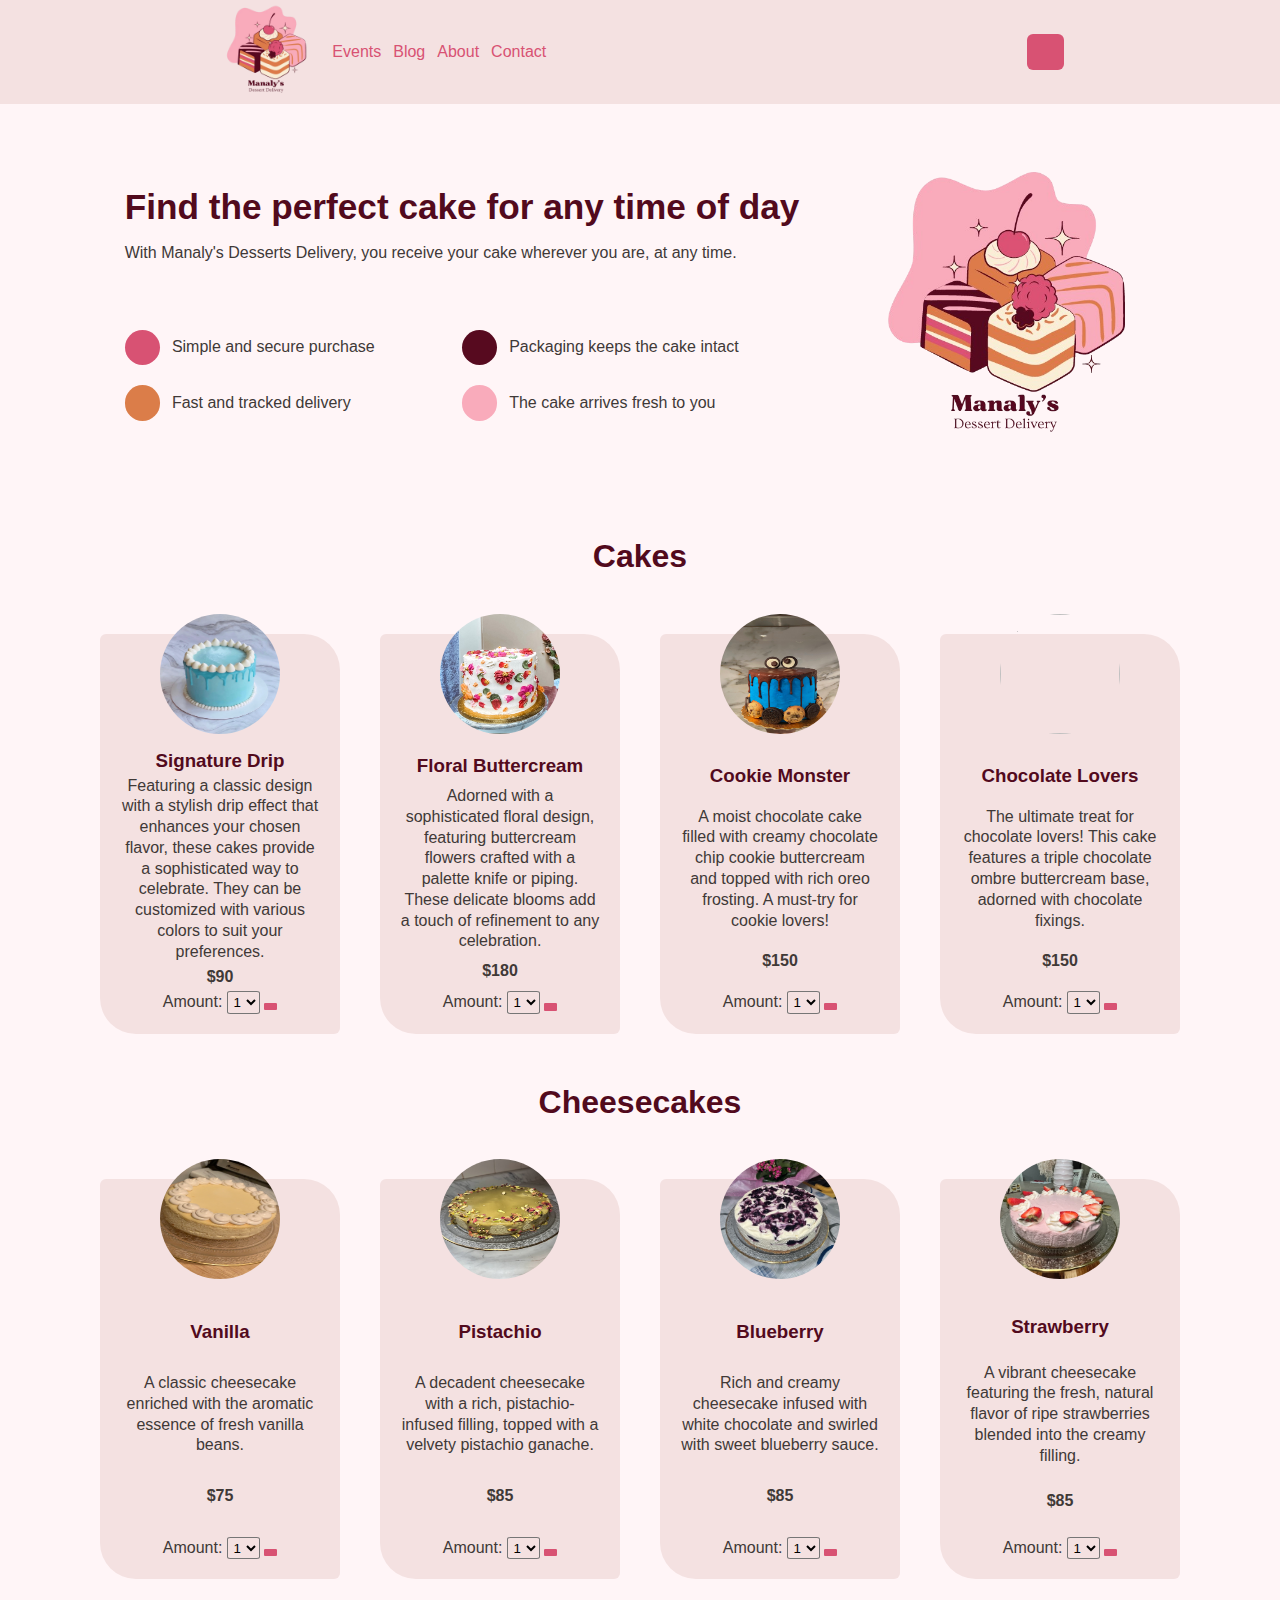
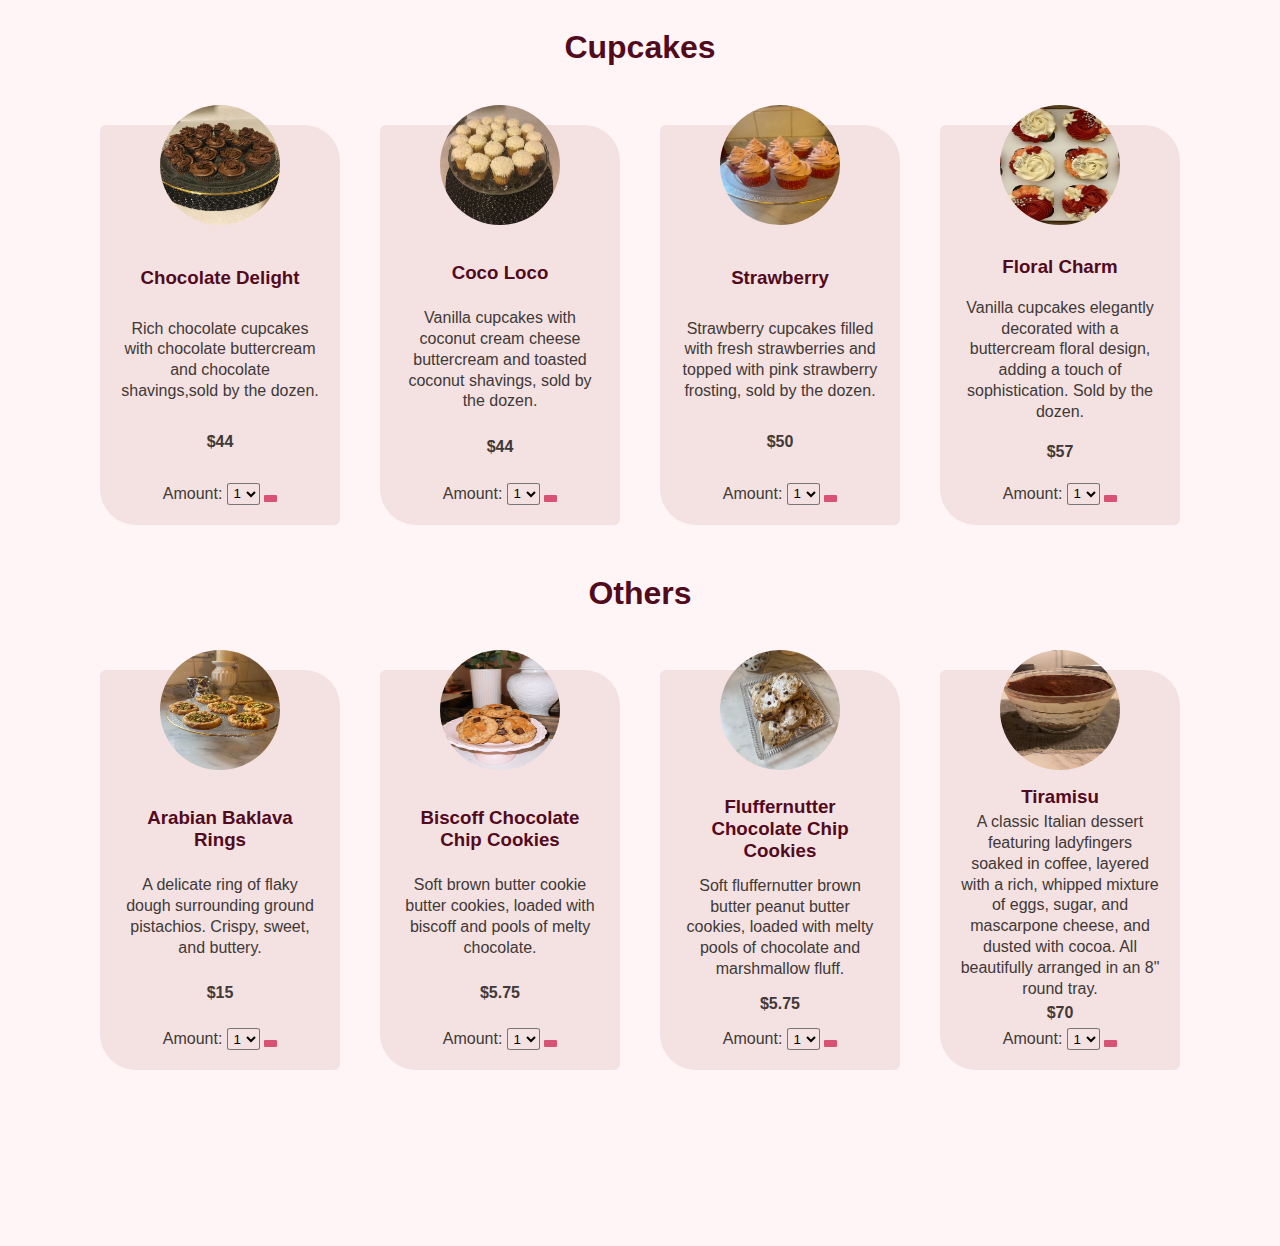
==== commit 5dc15ec3: "Adding video" ====
--- a/index.html
+++ b/index.html
@@ -27,9 +27,9 @@
 
           <nav>
             <a href="events.html">Events</a>
+            <a href="blog.html">Blog</a>
             <a href="about.html">About</a>
             <a href="contact.html">Contact</a>
-            <a href="blog.html">Blog</a>
           </nav>
         </div>
 
@@ -546,7 +546,7 @@
               </form>
             </div>
           </div>
-          <div class="menu-item" data-name="Tiramisu" data-price="50">
+          <div class="menu-item" data-name="Fluffernutter Chocolate Chip Cookies" data-price="5.75">
             <img
               src="image/home/others/flutter nutter.jpg" alt=""
             />
@@ -577,7 +577,7 @@
               </form>
             </div>
           </div>
-          <div class="menu-item" data-name="Macarons" data-price="25">
+          <div class="menu-item" data-name="Tiramisu" data-price="70">
             <img
               src="image/home/others/tiramisu.JPG" alt=""
             />
